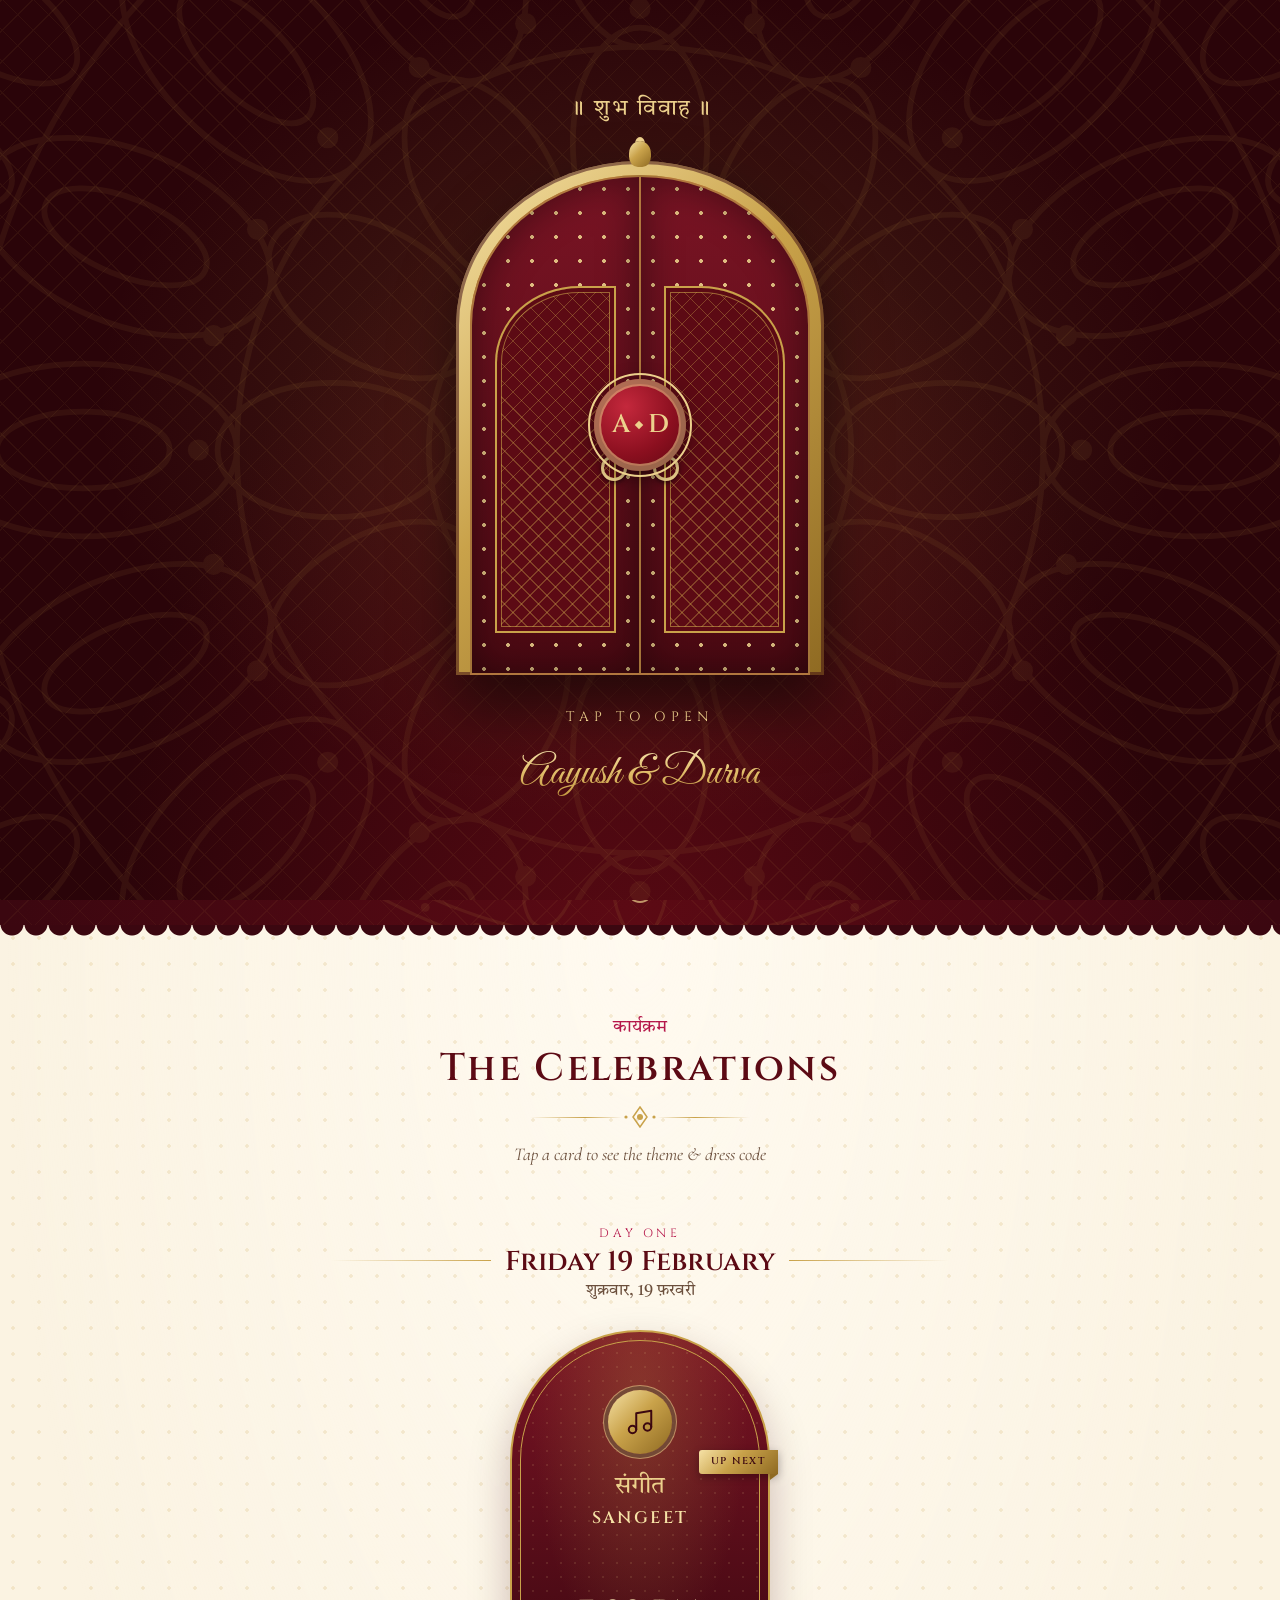
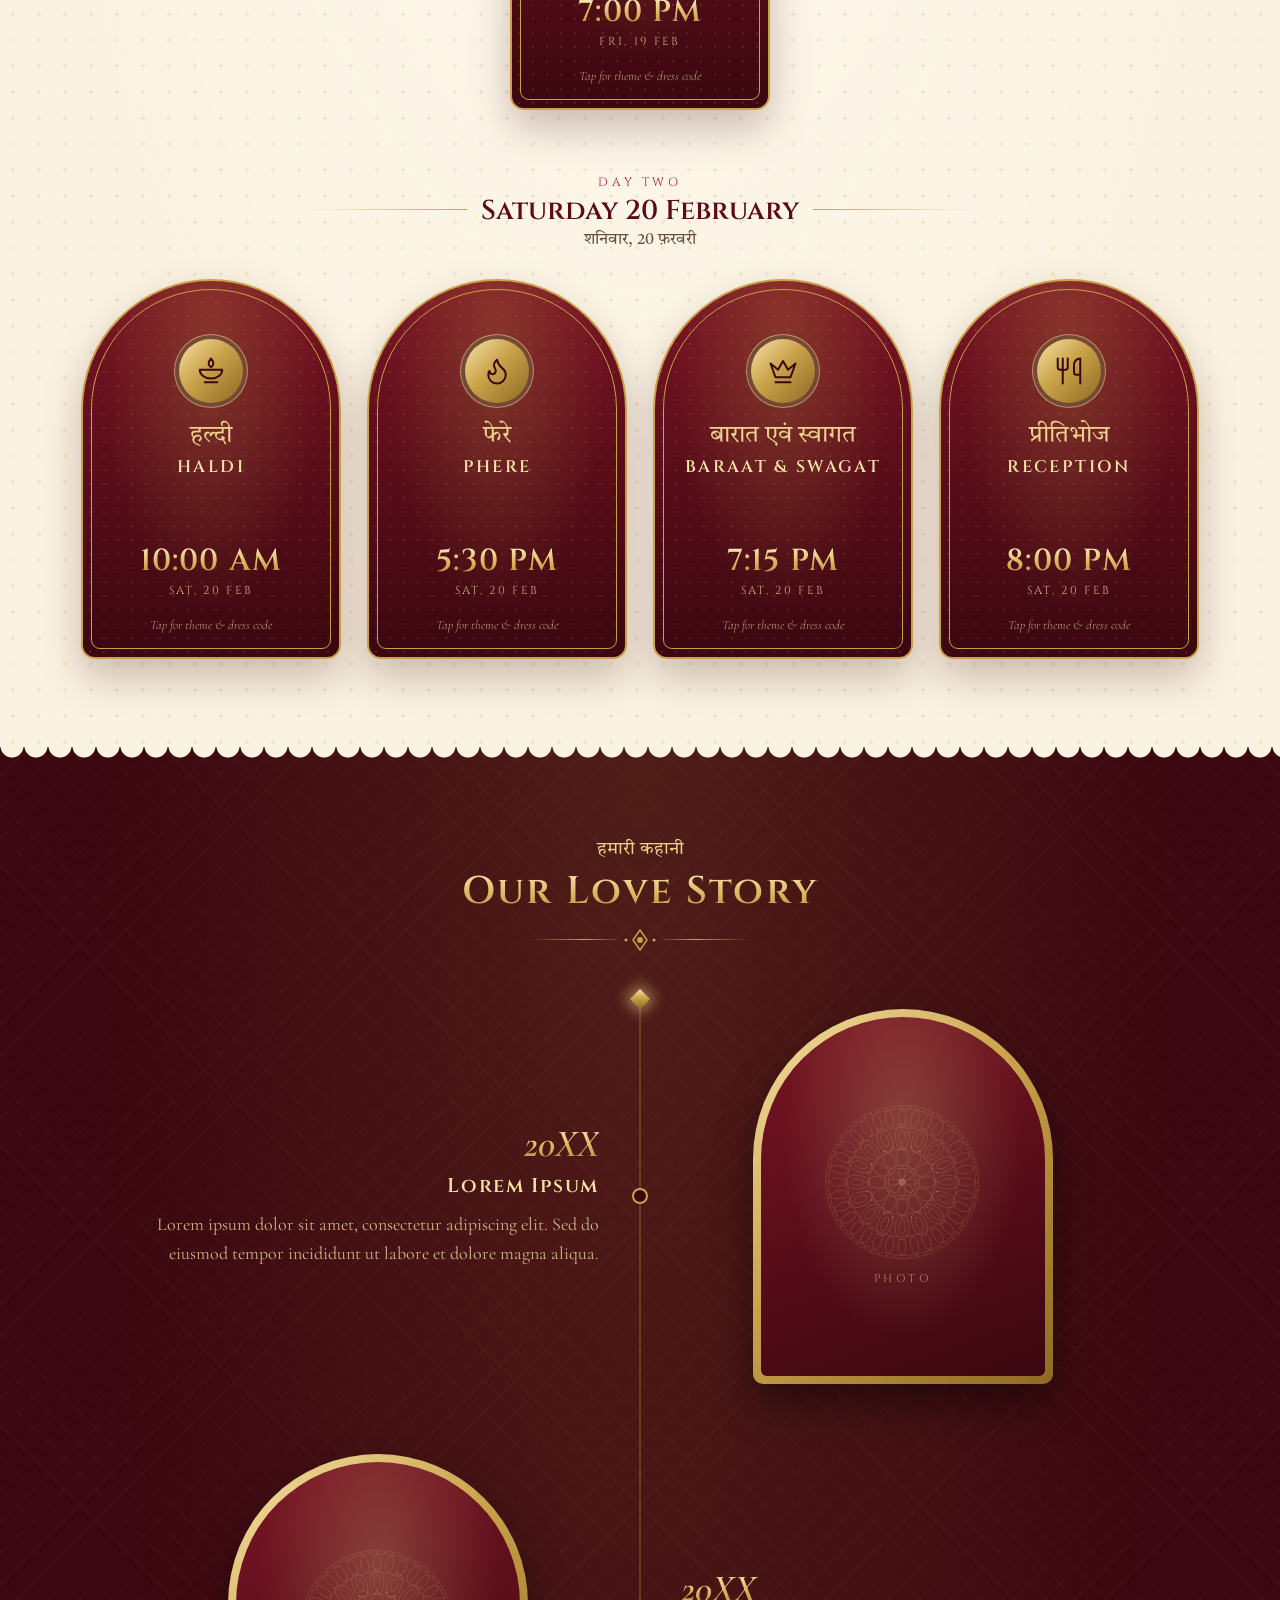
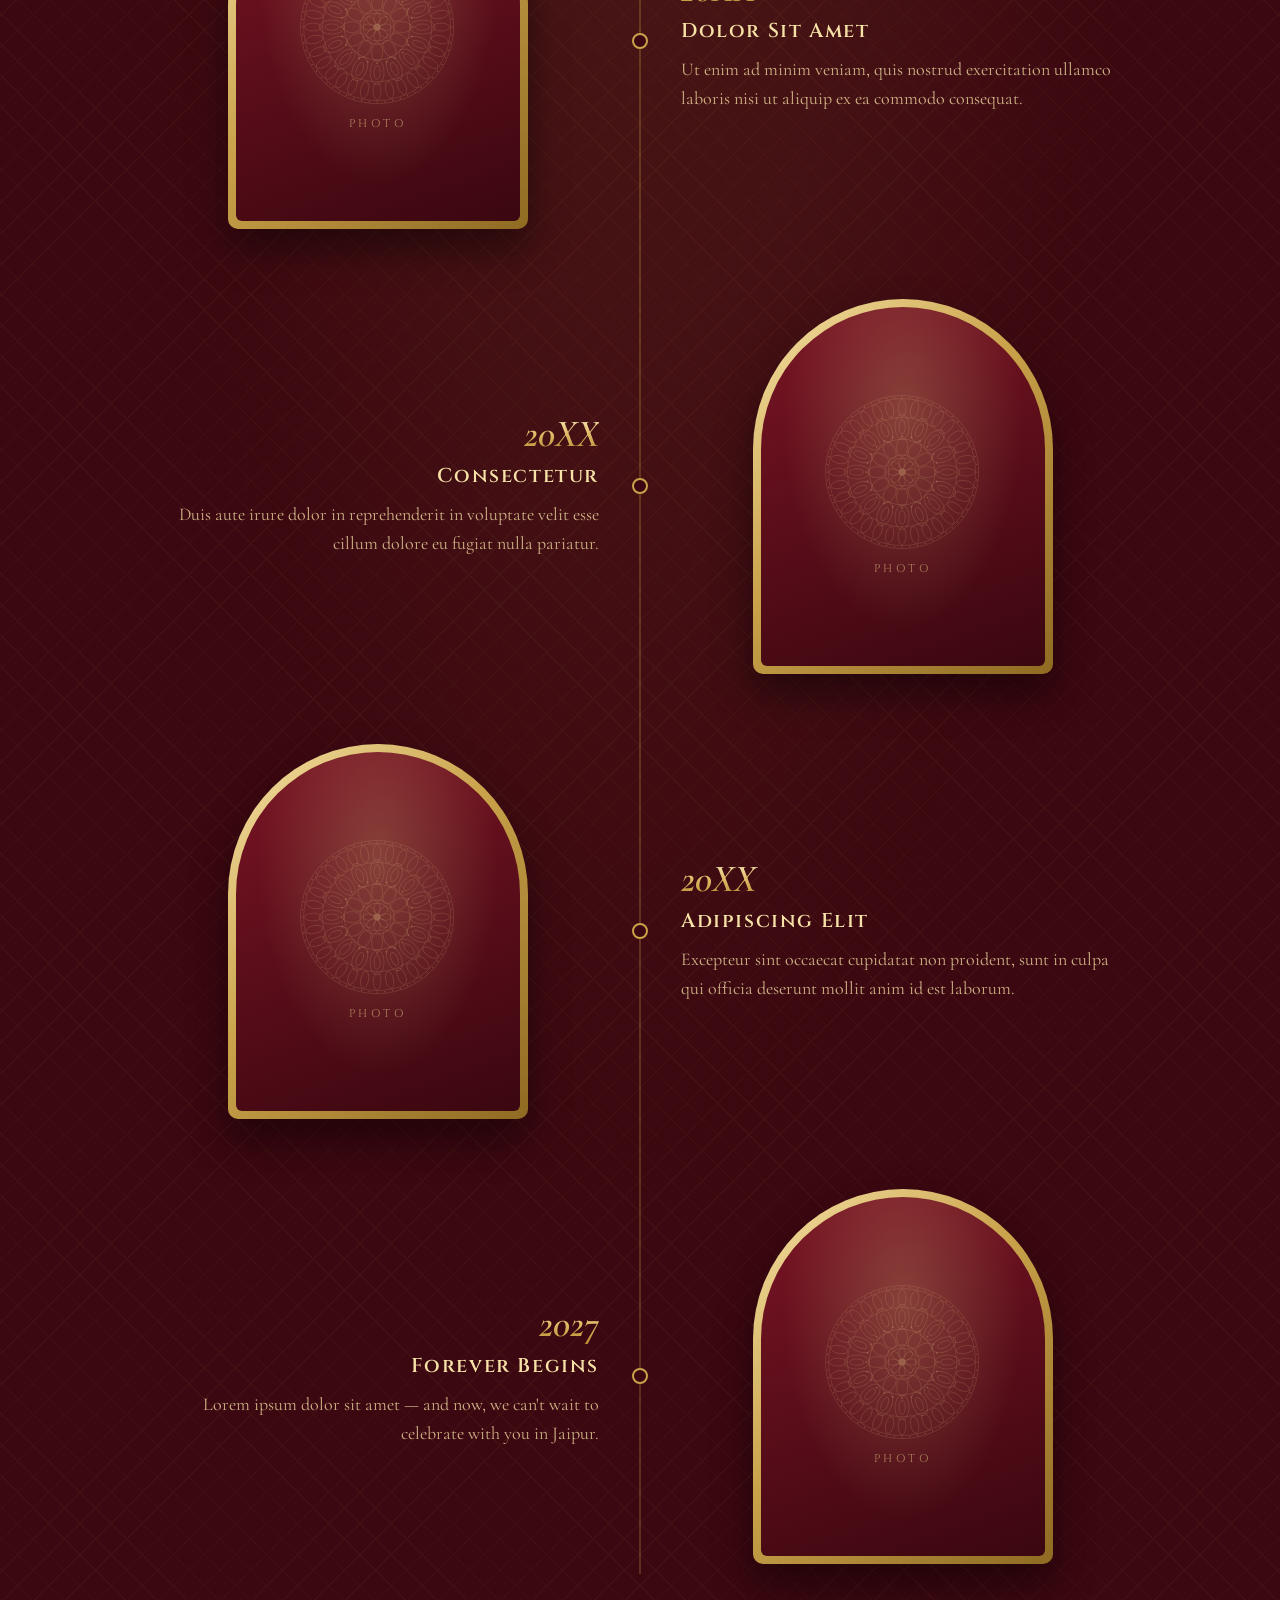
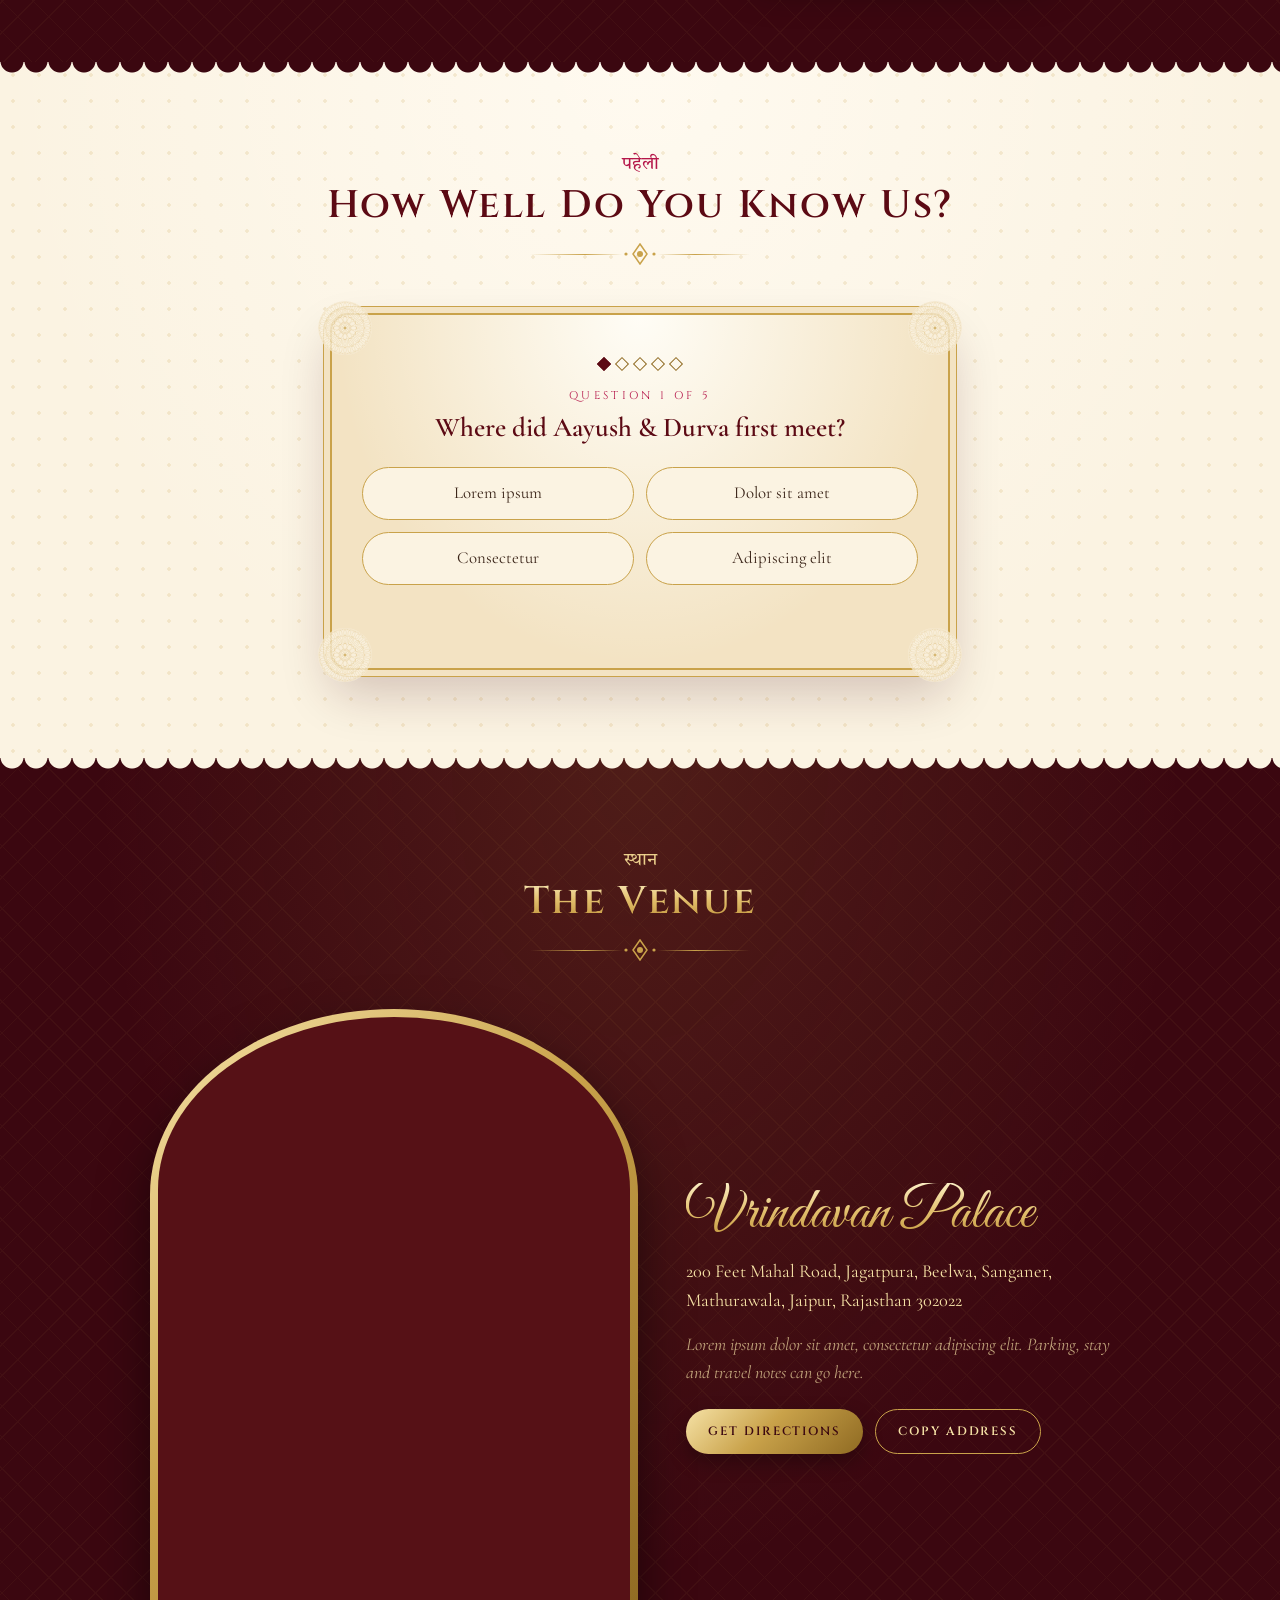
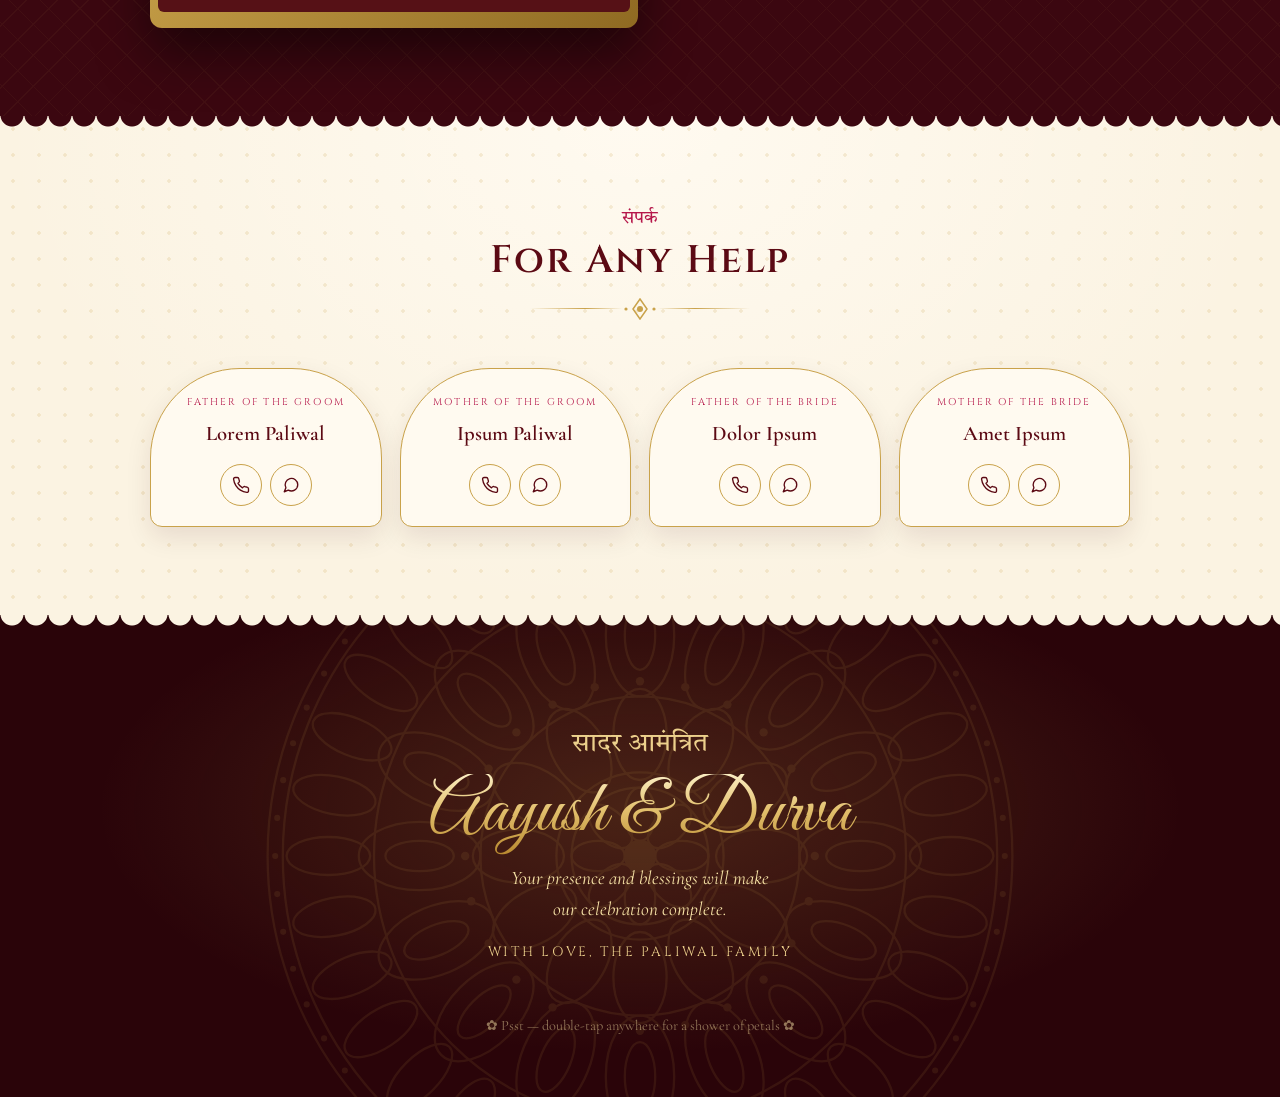
==== index.html @ 6faaeb2e "Add royal Rajasthani wedding invite: design and layout with placeholder content Palace-door opening " ====
<!doctype html>
<html lang="en">
<head>
  <meta charset="utf-8" />
  <meta name="viewport" content="width=device-width, initial-scale=1, viewport-fit=cover" />
  <title>Aayush & Durva · शुभ विवाह</title>
  <meta name="description" content="Aayush & Durva are getting married — 19 & 20 February 2027, Vrindavan Palace, Jaipur." />
  <meta name="theme-color" content="#3b0710" />

  <!-- Link preview on WhatsApp / social -->
  <meta property="og:title" content="Aayush & Durva · शुभ विवाह" />
  <meta property="og:description" content="19 & 20 February 2027 · Vrindavan Palace, Jaipur. Tap to open your invitation." />
  <meta property="og:type" content="website" />

  <link rel="preconnect" href="https://fonts.googleapis.com" />
  <link rel="preconnect" href="https://fonts.gstatic.com" crossorigin />
  <link href="https://fonts.googleapis.com/css2?family=Cinzel:wght@400;600;700&family=Cormorant+Garamond:ital,wght@0,400;0,500;0,600;1,400&family=Great+Vibes&family=Tiro+Devanagari+Hindi&display=swap" rel="stylesheet" />
  <link rel="stylesheet" href="css/style.css" />
</head>
<body class="locked">

  <!-- ░░ Opening gate: palace doors ░░ -->
  <div class="gate" id="gate" role="button" tabindex="0" aria-label="Tap to open the invitation">
    <div class="gate-mandala" data-mandala></div>
    <p class="gate-top" lang="hi">॥ शुभ विवाह ॥</p>
    <div class="doorway">
      <div class="door-light"></div>
      <div class="door door-left"><div class="door-panel"></div><span class="knocker"></span></div>
      <div class="door door-right"><div class="door-panel"></div><span class="knocker"></span></div>
      <div class="seal" aria-hidden="true"><span data-mono="0">A</span><i></i><span data-mono="1">D</span></div>
    </div>
    <p class="gate-hint">Tap to open</p>
    <p class="gate-names" data-names>Aayush & Durva</p>
  </div>

  <canvas class="petals" id="petals" aria-hidden="true"></canvas>

  <!-- ░░ Sticky nav ░░ -->
  <nav class="nav" id="nav" aria-label="Sections">
    <a class="nav-mono" href="#home" data-monogram>A ✦ D</a>
    <div class="nav-links">
      <a href="#events">Events</a>
      <a href="#story">Our Story</a>
      <a href="#quiz">Quiz</a>
      <a href="#venue">Venue</a>
      <a href="#contact">Contact</a>
    </div>
  </nav>

  <main>
    <!-- ░░ Hero ░░ -->
    <section class="hero" id="home">
      <div class="toran" id="toran" aria-hidden="true"></div>
      <div class="hero-mandala" data-mandala aria-hidden="true"></div>

      <div class="hero-arch reveal">
        <svg class="arch-svg" viewBox="0 0 400 600" preserveAspectRatio="none" aria-hidden="true">
          <defs>
            <linearGradient id="archFill" x1="0" y1="0" x2="0" y2="1">
              <stop offset="0" stop-color="#7a1424" />
              <stop offset="1" stop-color="#4a0912" />
            </linearGradient>
            <linearGradient id="goldStroke" x1="0" y1="0" x2="1" y2="1">
              <stop offset="0" stop-color="#f6e2a6" />
              <stop offset=".5" stop-color="#c9a24a" />
              <stop offset="1" stop-color="#8f6a22" />
            </linearGradient>
          </defs>
          <path d="M10,600 V250 C10,140 110,90 160,55 C185,38 195,20 200,6 C205,20 215,38 240,55 C290,90 390,140 390,250 V600 Z" fill="url(#archFill)" stroke="url(#goldStroke)" stroke-width="3" />
          <path d="M24,600 V254 C24,152 118,104 166,70 C188,54 197,38 200,26 C203,38 212,54 234,70 C282,104 376,152 376,254 V600" fill="none" stroke="url(#goldStroke)" stroke-width="1.2" opacity=".8" />
        </svg>
        <div class="hero-inner">
          <p class="invocation" lang="hi" data-bind="hero.invocation"></p>
          <p class="hero-line" data-bind="hero.line"></p>
          <h1 class="names">
            <span data-bind="couple.groom"></span>
            <span class="amp">&amp;</span>
            <span data-bind="couple.bride"></span>
          </h1>
          <p class="hindi-title" lang="hi" data-bind="hero.hindiTitle"></p>
          <div class="hero-rule" aria-hidden="true"></div>
          <p class="hero-date" data-bind="hero.dates"></p>
          <p class="hero-place" data-bind="hero.place"></p>
        </div>
      </div>

      <div class="countdown reveal" id="countdown" aria-live="off"></div>
      <a class="scroll-cue" href="#events" aria-label="Scroll to events"><span></span></a>
    </section>

    <!-- ░░ Events ░░ -->
    <section class="section ivory" id="events">
      <header class="sec-head reveal">
        <p class="sec-hi" lang="hi">कार्यक्रम</p>
        <h2>The Celebrations</h2>
        <div class="ornament" aria-hidden="true"></div>
        <p class="sec-sub">Tap a card to see the theme &amp; dress code</p>
      </header>
      <div class="days" id="days"></div>
    </section>

    <!-- ░░ Love story ░░ -->
    <section class="section maroon" id="story">
      <header class="sec-head reveal">
        <p class="sec-hi" lang="hi">हमारी कहानी</p>
        <h2>Our Love Story</h2>
        <div class="ornament" aria-hidden="true"></div>
      </header>
      <div class="timeline" id="timeline">
        <div class="timeline-line"><span class="timeline-fill" id="timelineFill"></span></div>
      </div>
    </section>

    <!-- ░░ Quiz ░░ -->
    <section class="section ivory" id="quiz">
      <header class="sec-head reveal">
        <p class="sec-hi" lang="hi">पहेली</p>
        <h2>How Well Do You Know Us?</h2>
        <div class="ornament" aria-hidden="true"></div>
      </header>
      <div class="scroll-card reveal" id="quizCard"></div>
    </section>

    <!-- ░░ Venue ░░ -->
    <section class="section maroon" id="venue">
      <header class="sec-head reveal">
        <p class="sec-hi" lang="hi">स्थान</p>
        <h2>The Venue</h2>
        <div class="ornament" aria-hidden="true"></div>
      </header>
      <div class="venue reveal">
        <div class="map-arch">
          <iframe id="mapFrame" title="Venue map" loading="lazy" referrerpolicy="no-referrer-when-downgrade"></iframe>
        </div>
        <div class="venue-info">
          <h3 data-bind="venue.name"></h3>
          <p class="venue-address" data-bind="venue.address"></p>
          <p class="venue-note" data-bind="venue.note"></p>
          <div class="btn-row">
            <a class="btn btn-gold" id="directionsBtn" target="_blank" rel="noopener">Get Directions</a>
            <button class="btn btn-ghost" id="copyAddress" type="button">Copy Address</button>
          </div>
        </div>
      </div>
    </section>

    <!-- ░░ Contact ░░ -->
    <section class="section ivory" id="contact">
      <header class="sec-head reveal">
        <p class="sec-hi" lang="hi">संपर्क</p>
        <h2>For Any Help</h2>
        <div class="ornament" aria-hidden="true"></div>
      </header>
      <div class="contacts" id="contacts"></div>
    </section>

    <!-- ░░ Closing ░░ -->
    <footer class="closing" id="closing">
      <div class="closing-mandala" data-mandala aria-hidden="true"></div>
      <p class="closing-hi reveal" lang="hi" data-bind="closing.hindi"></p>
      <p class="closing-names reveal"><span data-bind="couple.groom"></span> <span class="amp">&amp;</span> <span data-bind="couple.bride"></span></p>
      <p class="closing-line reveal" data-bind="closing.line"></p>
      <p class="closing-from reveal" data-bind="closing.from"></p>
      <p class="closing-tip">✿ Psst — double-tap anywhere for a shower of petals ✿</p>
    </footer>
  </main>

  <button class="music-btn" id="musicBtn" type="button" aria-label="Pause music" hidden>
    <span class="eq"><i></i><i></i><i></i><i></i></span>
  </button>
  <div class="toast" id="toast" role="status"></div>
  <audio id="bgm" loop preload="auto"></audio>

  <script src="js/content.js"></script>
  <script src="js/main.js"></script>
</body>
</html>
---- css/style.css ----
/* ═══════════════════════════════════════════════════════════
   Aayush & Durva — Royal Rajasthani wedding invite
   ═══════════════════════════════════════════════════════════ */

:root {
  --maroon: #5c0a14;
  --maroon-2: #7a1424;
  --maroon-deep: #3b0710;
  --maroon-ink: #2a0409;
  --gold: #c9a24a;
  --gold-light: #ecd08c;
  --gold-pale: #f6e2a6;
  --gold-dark: #8f6a22;
  --ivory: #fbf3e2;
  --sand: #f3e3c3;
  --rani: #b5174a;
  --marigold: #f39c12;
  --ink: #3a2418;
  --ink-soft: #6b4f3c;

  --gold-grad: linear-gradient(135deg, #f6e2a6 0%, #c9a24a 45%, #8f6a22 100%);
  --gold-text: linear-gradient(180deg, #fbeec3 0%, #e2bf6c 45%, #b8892f 100%);

  --serif: "Cormorant Garamond", Georgia, serif;
  --display: "Cinzel", "Cormorant Garamond", serif;
  --script: "Great Vibes", cursive;
  --hindi: "Tiro Devanagari Hindi", serif;

  --nav-h: 56px;
}

*,
*::before,
*::after { box-sizing: border-box; }

html {
  scroll-behavior: smooth;
  scroll-padding-top: var(--nav-h);
  -webkit-text-size-adjust: 100%;
}

body {
  margin: 0;
  background: var(--maroon-deep);
  color: var(--ink);
  font-family: var(--serif);
  font-size: 18px;
  line-height: 1.6;
  overflow-x: hidden;
  touch-action: manipulation; /* stops double-tap zoom so double-tap can mean petals */
  -webkit-tap-highlight-color: transparent;
}
body.locked { overflow: hidden; height: 100svh; }

[lang="hi"] { font-family: var(--hindi); }

img { max-width: 100%; display: block; }
a { color: inherit; }
button { font: inherit; }

/* Generated mandala SVG */
.mandala-svg { width: 100%; height: 100%; display: block; }

/* ─────────────── Gate (palace doors) ─────────────── */
.gate {
  position: fixed;
  inset: 0;
  z-index: 100;
  display: flex;
  flex-direction: column;
  align-items: center;
  justify-content: center;
  gap: 18px;
  padding: 24px 16px;
  cursor: pointer;
  overflow: hidden;
  background:
    radial-gradient(ellipse at 50% 45%, rgba(201, 162, 74, .18), transparent 60%),
    radial-gradient(ellipse at 50% 120%, #5c0a14, transparent 60%),
    var(--maroon-ink);
  transition: opacity 1s ease .2s, visibility 0s linear 1.2s;
}
.gate::before { /* jaali lattice */
  content: "";
  position: absolute;
  inset: 0;
  opacity: .07;
  background:
    repeating-linear-gradient(45deg, var(--gold) 0 1px, transparent 1px 22px),
    repeating-linear-gradient(-45deg, var(--gold) 0 1px, transparent 1px 22px);
  pointer-events: none;
}
.gate:focus-visible { outline: none; }
.gate:focus-visible .seal { box-shadow: 0 0 0 4px var(--gold-light), 0 6px 20px rgba(0,0,0,.5); }

.gate-mandala {
  position: absolute;
  width: 150vmax;
  height: 150vmax;
  left: 50%;
  top: 50%;
  translate: -50% -50%;
  color: var(--gold);
  opacity: .08;
  animation: spin 160s linear infinite;
  pointer-events: none;
}

.gate-top {
  position: relative;
  margin: 0 0 30px;
  color: var(--gold-light);
  font-size: clamp(1.05rem, 4vw, 1.35rem);
  letter-spacing: .08em;
}

.doorway {
  position: relative;
  width: min(74vw, 340px);
  height: min(62svh, 500px);
  display: flex;
  perspective: 1400px;
}
.doorway::before { /* gilded frame */
  content: "";
  position: absolute;
  inset: -14px -14px 0;
  border-radius: 50% 50% 0 0 / 32% 32% 0 0;
  background: var(--gold-grad);
  box-shadow: 0 30px 60px rgba(0, 0, 0, .55), inset 0 0 0 3px rgba(59, 7, 16, .5);
}
.doorway::after { /* kalash finial */
  content: "";
  position: absolute;
  left: 50%;
  top: -34px;
  width: 22px;
  height: 26px;
  translate: -50% 0;
  border-radius: 50% 50% 40% 40%;
  background: var(--gold-grad);
  box-shadow: 0 -10px 0 -6px var(--gold-light);
}
.door-light {
  position: absolute;
  inset: 0;
  border-radius: 50% 50% 0 0 / 30% 30% 0 0;
  background: radial-gradient(ellipse at 50% 60%, #fff7df 0%, #f6d98e 35%, #c98a2c 75%, #7a3b10 100%);
}
.door {
  position: relative;
  flex: 1;
  height: 100%;
  background:
    radial-gradient(circle, rgba(236, 208, 140, .9) 1.6px, transparent 2.2px) 0 0 / 24px 24px,
    linear-gradient(180deg, #7a1424, #4a0912);
  border: 2px solid rgba(201, 162, 74, .7);
  transition: transform 1.6s cubic-bezier(.6, .05, .2, 1);
  box-shadow: inset 0 0 40px rgba(0, 0, 0, .45);
}
.door-left {
  transform-origin: left center;
  border-top-left-radius: 100% 30%;
  border-right-width: 1px;
}
.door-right {
  transform-origin: right center;
  border-top-right-radius: 100% 30%;
  border-left-width: 1px;
}
.door-panel {
  position: absolute;
  inset: 22% 14% 8%;
  border: 2px solid var(--gold);
  background:
    repeating-linear-gradient(45deg, rgba(201,162,74,.35) 0 1px, transparent 1px 12px),
    repeating-linear-gradient(-45deg, rgba(201,162,74,.35) 0 1px, transparent 1px 12px),
    #5c0a14;
  box-shadow: inset 0 0 0 4px #5c0a14, inset 0 0 0 5px rgba(201,162,74,.6);
}
.door-left .door-panel { border-radius: 70% 0 0 0 / 22% 0 0 0; }
.door-right .door-panel { border-radius: 0 70% 0 0 / 0 22% 0 0; }
.knocker {
  position: absolute;
  top: 56%;
  width: 26px;
  height: 26px;
  border: 3px solid var(--gold-light);
  border-radius: 50%;
  box-shadow: 0 2px 4px rgba(0, 0, 0, .5);
}
.knocker::before {
  content: "";
  position: absolute;
  left: 50%;
  top: -9px;
  width: 8px;
  height: 8px;
  translate: -50% 0;
  border-radius: 50%;
  background: var(--gold-light);
}
.door-left .knocker { right: 12px; }
.door-right .knocker { left: 12px; }

.seal {
  position: absolute;
  left: 50%;
  top: 50%;
  width: 92px;
  height: 92px;
  translate: -50% -50%;
  display: flex;
  align-items: center;
  justify-content: center;
  gap: 6px;
  border-radius: 50%;
  background: radial-gradient(circle at 35% 30%, #c4283c, #8b0f1f 55%, #5a0710);
  box-shadow: 0 6px 20px rgba(0, 0, 0, .5), inset 0 0 0 5px rgba(0,0,0,.15), inset 0 0 0 7px rgba(236,208,140,.55);
  color: var(--gold-light);
  font-family: var(--display);
  font-size: 1.6rem;
  font-weight: 600;
  z-index: 2;
  transition: transform .6s ease, opacity .5s ease;
}
.seal::before { /* pulse ring */
  content: "";
  position: absolute;
  inset: -6px;
  border-radius: 50%;
  border: 2px solid var(--gold-light);
  animation: pulse 2.2s ease-out infinite;
}
.seal i {
  width: 6px;
  height: 6px;
  rotate: 45deg;
  background: var(--gold-light);
}

.gate-hint {
  position: relative;
  margin: 14px 0 0;
  font-family: var(--display);
  font-size: .85rem;
  letter-spacing: .4em;
  text-transform: uppercase;
  color: var(--gold-light);
  animation: breathe 2.2s ease-in-out infinite;
}
.gate-names {
  position: relative;
  margin: -6px 0 0;
  font-family: var(--script);
  font-size: clamp(2rem, 8vw, 2.6rem);
  background: var(--gold-text);
  -webkit-background-clip: text;
  background-clip: text;
  color: transparent;
}

.gate.opening .door-left { transform: rotateY(-108deg); }
.gate.opening .door-right { transform: rotateY(108deg); }
.gate.opening .seal { transform: scale(1.6); opacity: 0; }
.gate.opening .gate-hint,
.gate.opening .gate-names,
.gate.opening .gate-top { opacity: 0; transition: opacity .5s; }
.gate.open { opacity: 0; visibility: hidden; pointer-events: none; }

/* ─────────────── Petals canvas ─────────────── */
.petals {
  position: fixed;
  inset: 0;
  width: 100%;
  height: 100%;
  z-index: 120;
  pointer-events: none;
}

/* ─────────────── Nav ─────────────── */
.nav {
  position: fixed;
  top: 0;
  left: 0;
  right: 0;
  z-index: 50;
  height: var(--nav-h);
  display: flex;
  align-items: center;
  gap: 16px;
  padding: 0 16px;
  background: rgba(42, 4, 9, .95);
  backdrop-filter: blur(10px);
  -webkit-backdrop-filter: blur(10px);
  border-bottom: 1px solid rgba(201, 162, 74, .35);
  transform: translateY(-100%);
  transition: transform .4s ease;
}
.nav.show { transform: none; }
.nav-mono {
  flex: none;
  font-family: var(--display);
  font-weight: 600;
  letter-spacing: .12em;
  color: var(--gold-light);
  text-decoration: none;
}
.nav-links {
  display: flex;
  gap: 4px;
  margin-left: auto;
  overflow-x: auto;
  scrollbar-width: none;
}
.nav-links::-webkit-scrollbar { display: none; }
.nav-links a {
  flex: none;
  padding: 6px 10px;
  border-radius: 999px;
  font-family: var(--display);
  font-size: .72rem;
  letter-spacing: .12em;
  text-transform: uppercase;
  text-decoration: none;
  color: rgba(246, 226, 166, .75);
  transition: color .3s, background .3s;
}
.nav-links a:hover,
.nav-links a.active { color: var(--maroon-deep); background: var(--gold-light); }

/* ─────────────── Hero ─────────────── */
.hero {
  position: relative;
  min-height: 100svh;
  display: flex;
  flex-direction: column;
  align-items: center;
  justify-content: center;
  gap: 28px;
  padding: 120px 16px 90px;
  overflow: hidden;
  background:
    radial-gradient(ellipse at 50% 35%, rgba(201, 162, 74, .16), transparent 55%),
    radial-gradient(ellipse at 50% 100%, var(--maroon), transparent 70%),
    var(--maroon-deep);
  color: var(--gold-light);
}
.hero::before {
  content: "";
  position: absolute;
  inset: 0;
  opacity: .06;
  background:
    repeating-linear-gradient(45deg, var(--gold) 0 1px, transparent 1px 22px),
    repeating-linear-gradient(-45deg, var(--gold) 0 1px, transparent 1px 22px);
  pointer-events: none;
}
.hero-mandala {
  position: absolute;
  left: 50%;
  top: 46%;
  width: min(150vw, 1100px);
  aspect-ratio: 1;
  translate: -50% -50%;
  color: var(--gold);
  opacity: .1;
  animation: spin 200s linear infinite;
  pointer-events: none;
}

/* Toran: hanging marigold strings */
.toran {
  position: absolute;
  top: 0;
  left: 0;
  right: 0;
  height: 130px;
  display: flex;
  justify-content: space-between;
  padding: 0 4px;
  pointer-events: none;
  z-index: 1;
}
.toran::before { /* the rope */
  content: "";
  position: absolute;
  top: 0;
  left: 0;
  right: 0;
  height: 10px;
  background:
    radial-gradient(circle at 6px 5px, #f7b733 4px, transparent 4.5px) 0 0 / 12px 10px,
    #e07b0b;
  box-shadow: 0 2px 6px rgba(0, 0, 0, .4);
}
.strand {
  position: relative;
  display: flex;
  flex-direction: column;
  align-items: center;
  transform-origin: top center;
  animation: sway 4s ease-in-out infinite alternate;
}
.strand .bead {
  width: 13px;
  height: 13px;
  margin-top: -2px;
  border-radius: 50%;
  background: radial-gradient(circle at 35% 30%, #ffd36b, #f39c12 60%, #c0640a);
  box-shadow: 0 1px 2px rgba(0, 0, 0, .35);
}
.strand .bead.alt { background: radial-gradient(circle at 35% 30%, #fff1a8, #f7c933 60%, #c99200); }
.strand .bead.rose { background: radial-gradient(circle at 35% 30%, #ff7a9a, #c2185b 60%, #7d0f3b); }
.strand .leaf {
  width: 10px;
  height: 16px;
  margin-top: 1px;
  border-radius: 0 50% 50% 50%;
  rotate: 45deg;
  background: linear-gradient(135deg, #6f9a35, #3f6a1f);
}
.strand .bell {
  width: 12px;
  height: 14px;
  margin-top: 2px;
  border-radius: 50% 50% 20% 20%;
  background: var(--gold-grad);
}

.hero-arch {
  position: relative;
  z-index: 2;
  width: min(88vw, 420px, max(300px, calc((100svh - 290px) / 1.5)));
  aspect-ratio: 400 / 600;
  filter: drop-shadow(0 30px 50px rgba(0, 0, 0, .5));
}
.arch-svg { position: absolute; inset: 0; width: 100%; height: 100%; }
.hero-inner {
  position: absolute;
  inset: 21% 9% 5%;
  display: flex;
  flex-direction: column;
  align-items: center;
  justify-content: center;
  text-align: center;
}
.invocation {
  margin: 0 0 6px;
  font-size: clamp(.9rem, 3.6vw, 1.05rem);
  color: var(--gold-light);
}
.hero-line {
  margin: 0 0 4px;
  max-width: 26ch;
  text-wrap: balance;
  font-style: italic;
  font-size: clamp(.85rem, 3.4vw, 1rem);
  line-height: 1.4;
  color: rgba(246, 226, 166, .8);
}
.names {
  margin: 4px 0;
  display: flex;
  flex-direction: column;
  align-items: center;
  font-family: var(--script);
  font-weight: 400;
  font-size: clamp(3rem, 14vw, 4.6rem);
  line-height: .95;
  background: var(--gold-text);
  -webkit-background-clip: text;
  background-clip: text;
  color: transparent;
  filter: drop-shadow(0 2px 0 rgba(0,0,0,.25));
}
.names .amp { font-size: .55em; line-height: 1.1; }
.hindi-title {
  margin: 6px 0 0;
  font-size: clamp(1.3rem, 5.5vw, 1.7rem);
  color: var(--gold-light);
}
.hero-rule {
  width: 70%;
  height: 12px;
  margin: 8px 0;
  background:
    radial-gradient(circle, var(--gold) 3px, transparent 3.5px) center / 12px 12px no-repeat,
    linear-gradient(90deg, transparent, var(--gold) 20%, var(--gold) 80%, transparent) center / 100% 1px no-repeat;
}
.hero-date {
  margin: 0;
  font-family: var(--display);
  font-size: clamp(.95rem, 3.8vw, 1.15rem);
  letter-spacing: .14em;
  color: var(--gold-pale);
}
.hero-place {
  margin: 2px 0 0;
  font-size: clamp(.95rem, 3.6vw, 1.1rem);
  font-style: italic;
  color: rgba(246, 226, 166, .85);
}

.countdown {
  position: relative;
  z-index: 2;
  display: flex;
  gap: 10px;
}
.cd-box {
  width: 70px;
  padding: 10px 0 8px;
  text-align: center;
  border: 1px solid rgba(201, 162, 74, .6);
  border-radius: 40px 40px 8px 8px;
  background: rgba(42, 4, 9, .55);
}
.cd-num {
  display: block;
  font-family: var(--display);
  font-size: 1.6rem;
  font-weight: 600;
  line-height: 1.1;
  color: var(--gold-pale);
  font-variant-numeric: tabular-nums;
}
.cd-label {
  font-family: var(--display);
  font-size: .6rem;
  letter-spacing: .2em;
  text-transform: uppercase;
  color: rgba(246, 226, 166, .7);
}
.countdown .cd-done {
  font-family: var(--script);
  font-size: 2rem;
  color: var(--gold-light);
}

.scroll-cue {
  position: absolute;
  bottom: 22px;
  left: 50%;
  translate: -50% 0;
  z-index: 2;
  width: 26px;
  height: 42px;
  border: 2px solid rgba(236, 208, 140, .7);
  border-radius: 14px;
}
.scroll-cue span {
  position: absolute;
  left: 50%;
  top: 7px;
  width: 4px;
  height: 8px;
  translate: -50% 0;
  border-radius: 2px;
  background: var(--gold-light);
  animation: cue 1.8s ease-in-out infinite;
}

/* ─────────────── Sections ─────────────── */
.section {
  position: relative;
  padding: 88px 16px;
  overflow: hidden;
}
.section.ivory {
  background:
    radial-gradient(circle, rgba(201, 162, 74, .18) 1.5px, transparent 2px) 0 0 / 26px 26px,
    radial-gradient(ellipse at 50% 0%, #fffaf0, transparent 70%),
    var(--ivory);
  color: var(--ink);
}
.section.maroon {
  background:
    radial-gradient(ellipse at 50% 0%, rgba(201, 162, 74, .14), transparent 60%),
    var(--maroon-deep);
  color: var(--gold-pale);
}
.section.maroon::before {
  content: "";
  position: absolute;
  inset: 0;
  opacity: .05;
  background:
    repeating-linear-gradient(45deg, var(--gold) 0 1px, transparent 1px 22px),
    repeating-linear-gradient(-45deg, var(--gold) 0 1px, transparent 1px 22px);
  pointer-events: none;
}
/* scalloped edge between sections */
.section::after {
  content: "";
  position: absolute;
  left: 0;
  right: 0;
  top: -1px;
  height: 14px;
  background: radial-gradient(circle at 12px 0, var(--edge, transparent) 11px, transparent 12px) 0 0 / 24px 14px repeat-x;
}
.section.ivory { --edge: var(--maroon-deep); }
.section.maroon { --edge: var(--ivory); }

.sec-head {
  position: relative;
  max-width: 640px;
  margin: 0 auto 48px;
  text-align: center;
}
.sec-hi {
  margin: 0;
  font-size: 1.15rem;
  color: var(--rani);
}
.maroon .sec-hi { color: var(--gold-light); }
.sec-head h2 {
  margin: 4px 0 0;
  font-family: var(--display);
  font-weight: 600;
  font-size: clamp(1.6rem, 6vw, 2.4rem);
  letter-spacing: .06em;
  line-height: 1.2;
  color: var(--maroon);
}
.maroon .sec-head h2 {
  background: var(--gold-text);
  -webkit-background-clip: text;
  background-clip: text;
  color: transparent;
}
.ornament {
  width: 220px;
  max-width: 70%;
  height: 22px;
  margin: 14px auto 0;
  background:
    url("data:image/svg+xml,%3Csvg xmlns='http://www.w3.org/2000/svg' viewBox='0 0 40 22'%3E%3Cpath d='M20 1 L27 11 L20 21 L13 11 Z' fill='none' stroke='%23c9a24a' stroke-width='1.5'/%3E%3Ccircle cx='20' cy='11' r='3' fill='%23c9a24a'/%3E%3Ccircle cx='6' cy='11' r='1.6' fill='%23c9a24a'/%3E%3Ccircle cx='34' cy='11' r='1.6' fill='%23c9a24a'/%3E%3C/svg%3E") center / 40px 22px no-repeat,
    linear-gradient(90deg, transparent, var(--gold) 25%, transparent 42%, transparent 58%, var(--gold) 75%, transparent) center / 100% 1px no-repeat;
}
.sec-sub {
  margin: 12px 0 0;
  font-style: italic;
  color: var(--ink-soft);
}

/* ─────────────── Events ─────────────── */
.days {
  max-width: 1180px;
  margin: 0 auto;
  display: flex;
  flex-direction: column;
  gap: 56px;
}
.day-head {
  display: flex;
  align-items: center;
  justify-content: center;
  gap: 14px;
  margin-bottom: 26px;
  text-align: center;
}
.day-head::before,
.day-head::after {
  content: "";
  flex: 1;
  max-width: 160px;
  height: 1px;
  background: linear-gradient(90deg, transparent, var(--gold));
}
.day-head::after { background: linear-gradient(270deg, transparent, var(--gold)); }
.day-label {
  font-family: var(--display);
  font-size: .75rem;
  letter-spacing: .3em;
  text-transform: uppercase;
  color: var(--rani);
}
.day-date {
  display: block;
  font-family: var(--display);
  font-size: clamp(1.3rem, 5vw, 1.7rem);
  font-weight: 600;
  color: var(--maroon);
  line-height: 1.2;
}
.day-hi { display: block; font-size: 1rem; color: var(--ink-soft); }

.cards {
  display: flex;
  flex-wrap: wrap;
  justify-content: center;
  gap: 26px;
}
.card {
  position: relative;
  width: 260px;
  height: 380px;
  perspective: 1200px;
  cursor: pointer;
  border: 0;
  padding: 0;
  background: none;
  text-align: center;
}
.card-inner {
  position: relative;
  width: 100%;
  height: 100%;
  transform-style: preserve-3d;
  transition: transform .9s cubic-bezier(.4, .2, .2, 1);
}
.card.flipped .card-inner { transform: rotateY(180deg); }
.face {
  position: absolute;
  inset: 0;
  display: flex;
  flex-direction: column;
  align-items: center;
  padding: 58px 22px 22px;
  border-radius: 130px 130px 14px 14px;
  backface-visibility: hidden;
  -webkit-backface-visibility: hidden;
  box-shadow: 0 18px 40px rgba(59, 7, 16, .25);
}
.face::before { /* inner gold frame */
  content: "";
  position: absolute;
  inset: 8px;
  border: 1px solid var(--gold);
  border-radius: 122px 122px 9px 9px;
  pointer-events: none;
}
.face-front {
  background:
    radial-gradient(ellipse at 50% 20%, rgba(201, 162, 74, .25), transparent 60%),
    radial-gradient(circle, rgba(236, 208, 140, .12) 1px, transparent 1.5px) 0 0 / 14px 14px,
    linear-gradient(180deg, var(--maroon-2), var(--maroon-deep));
  color: var(--gold-pale);
  border: 2px solid var(--gold);
}
.face-back {
  transform: rotateY(180deg);
  background:
    radial-gradient(ellipse at 50% 0%, #fffaf0, transparent 70%),
    var(--sand);
  color: var(--ink);
  border: 2px solid var(--gold);
  padding-top: 52px;
}
.ev-icon {
  width: 64px;
  height: 64px;
  display: grid;
  place-items: center;
  border-radius: 50%;
  background: var(--gold-grad);
  color: var(--maroon-deep);
  box-shadow: 0 0 0 4px rgba(42, 4, 9, .5), 0 0 0 5px rgba(236, 208, 140, .6);
}
.ev-icon svg { width: 30px; height: 30px; }
.ev-hi {
  margin: 18px 0 0;
  font-family: var(--hindi);
  font-size: 1.5rem;
  line-height: 1.3;
  color: var(--gold-light);
}
.ev-name {
  margin: 2px 0 0;
  font-family: var(--display);
  font-size: 1.05rem;
  font-weight: 600;
  letter-spacing: .14em;
  text-transform: uppercase;
  color: var(--gold-pale);
}
.ev-time {
  margin: auto 0 6px;
  font-family: var(--display);
  font-size: 1.9rem;
  font-weight: 600;
  letter-spacing: .04em;
  line-height: 1;
  background: var(--gold-text);
  -webkit-background-clip: text;
  background-clip: text;
  color: transparent;
}
.ev-date {
  margin: 0;
  font-family: var(--display);
  font-size: .72rem;
  letter-spacing: .2em;
  text-transform: uppercase;
  color: rgba(246, 226, 166, .75);
}
.ev-tap {
  margin: 14px 0 0;
  font-size: .8rem;
  font-style: italic;
  color: rgba(246, 226, 166, .6);
}
.ev-badge {
  position: absolute;
  top: 120px;
  right: -8px;
  padding: 4px 12px;
  font-family: var(--display);
  font-size: .62rem;
  font-weight: 600;
  letter-spacing: .18em;
  text-transform: uppercase;
  color: var(--maroon-deep);
  background: var(--gold-grad);
  border-radius: 3px 0 0 3px;
  box-shadow: 0 3px 8px rgba(0, 0, 0, .3);
  z-index: 3;
}
.card.flipped .ev-badge { opacity: 0; }
.ev-badge { transition: opacity .3s; }
.ev-badge::after {
  content: "";
  position: absolute;
  right: 0;
  bottom: -6px;
  border-left: 8px solid var(--gold-dark);
  border-bottom: 6px solid transparent;
}

.back-title {
  margin: 0;
  font-family: var(--display);
  font-size: .95rem;
  font-weight: 600;
  letter-spacing: .14em;
  text-transform: uppercase;
  color: var(--maroon);
}
.back-label {
  margin: 14px 0 2px;
  font-family: var(--display);
  font-size: .62rem;
  letter-spacing: .25em;
  text-transform: uppercase;
  color: var(--rani);
}
.back-theme {
  margin: 0;
  font-size: 1.35rem;
  font-weight: 600;
  line-height: 1.2;
  color: var(--maroon);
}
.back-text {
  margin: 0;
  font-size: .98rem;
  line-height: 1.4;
  color: var(--ink-soft);
}
.swatches { display: flex; gap: 8px; margin-top: 8px; }
.swatches span {
  width: 26px;
  height: 26px;
  border-radius: 50%;
  border: 2px solid #fff;
  box-shadow: 0 0 0 1px var(--gold), 0 2px 5px rgba(0,0,0,.2);
}
.cal-btn {
  margin-top: auto;
  padding: 8px 16px;
  border: 1px solid var(--maroon);
  border-radius: 999px;
  background: transparent;
  color: var(--maroon);
  font-family: var(--display);
  font-size: .68rem;
  font-weight: 600;
  letter-spacing: .14em;
  text-transform: uppercase;
  cursor: pointer;
  transition: background .3s, color .3s;
}
.cal-btn:hover { background: var(--maroon); color: var(--gold-pale); }

/* ─────────────── Love story timeline ─────────────── */
.timeline {
  position: relative;
  max-width: 980px;
  margin: 0 auto;
  padding: 10px 0;
}
.timeline-line {
  position: absolute;
  top: 0;
  bottom: 0;
  left: 50%;
  width: 2px;
  translate: -50% 0;
  background: rgba(201, 162, 74, .25);
}
.timeline-fill {
  position: absolute;
  top: 0;
  left: 0;
  width: 100%;
  height: 0;
  background: linear-gradient(180deg, var(--gold-pale), var(--gold));
}
.timeline-fill::after { /* travelling diamond */
  content: "";
  position: absolute;
  left: 50%;
  bottom: -7px;
  width: 14px;
  height: 14px;
  translate: -50% 0;
  rotate: 45deg;
  background: var(--gold-grad);
  box-shadow: 0 0 14px 4px rgba(236, 208, 140, .55);
}
.chapter {
  position: relative;
  display: grid;
  grid-template-columns: 1fr 1fr;
  gap: 70px;
  align-items: center;
  margin-bottom: 70px;
}
.chapter:last-child { margin-bottom: 0; }
.chapter::before { /* node on the line */
  content: "";
  position: absolute;
  left: 50%;
  top: 50%;
  width: 16px;
  height: 16px;
  translate: -50% -50%;
  border-radius: 50%;
  background: var(--maroon-deep);
  border: 2px solid var(--gold);
  z-index: 1;
}
.chapter:nth-child(odd of .chapter) .ch-photo { order: 2; }
.ch-photo {
  justify-self: center;
  width: min(100%, 300px);
  aspect-ratio: 4 / 5;
  padding: 8px;
  border-radius: 150px 150px 10px 10px;
  background: var(--gold-grad);
  box-shadow: 0 20px 40px rgba(0, 0, 0, .45);
  transition: transform .6s ease;
}
.ch-photo:hover { transform: rotate(-1.5deg) scale(1.02); }
.ch-photo-inner {
  position: relative;
  width: 100%;
  height: 100%;
  overflow: hidden;
  border-radius: 142px 142px 6px 6px;
  background:
    radial-gradient(ellipse at 50% 30%, rgba(236, 208, 140, .25), transparent 60%),
    linear-gradient(160deg, #7a1424, #3b0710);
}
.ch-photo-inner img { width: 100%; height: 100%; object-fit: cover; }
.ch-placeholder {
  position: absolute;
  inset: 0;
  display: flex;
  flex-direction: column;
  align-items: center;
  justify-content: center;
  gap: 10px;
  color: rgba(236, 208, 140, .6);
  font-family: var(--display);
  font-size: .7rem;
  letter-spacing: .3em;
  text-transform: uppercase;
}
.ch-placeholder .mini-mandala { width: 55%; aspect-ratio: 1; opacity: .5; }
.ch-text { padding: 0 6px; }
.chapter:nth-child(odd of .chapter) .ch-text { text-align: right; }
.ch-when {
  font-family: var(--serif);
  font-style: italic;
  font-weight: 600;
  font-size: 2.4rem;
  line-height: 1;
  background: var(--gold-text);
  -webkit-background-clip: text;
  background-clip: text;
  color: transparent;
}
.ch-title {
  margin: 6px 0 8px;
  font-family: var(--display);
  font-size: 1.25rem;
  font-weight: 600;
  letter-spacing: .08em;
  color: var(--gold-pale);
}
.ch-body {
  margin: 0;
  color: rgba(246, 226, 166, .78);
}

/* ─────────────── Quiz ─────────────── */
.scroll-card {
  position: relative;
  max-width: 620px;
  margin: 0 auto;
  padding: 44px 30px 36px;
  background:
    radial-gradient(ellipse at 50% 0%, #fffdf6, transparent 70%),
    var(--sand);
  border: 2px solid var(--gold);
  border-radius: 18px;
  box-shadow: 0 0 0 6px var(--sand), 0 0 0 7px var(--gold), 0 24px 50px rgba(59, 7, 16, .2);
  text-align: center;
}
.corner {
  position: absolute;
  width: 54px;
  height: 54px;
  color: var(--gold);
  opacity: .8;
}
.corner.tl { top: -14px; left: -14px; }
.corner.tr { top: -14px; right: -14px; }
.corner.bl { bottom: -14px; left: -14px; }
.corner.br { bottom: -14px; right: -14px; }
.corner .mandala-svg { background: var(--ivory); border-radius: 50%; }

.q-progress {
  display: flex;
  justify-content: center;
  gap: 8px;
  margin-bottom: 18px;
}
.q-progress span {
  width: 10px;
  height: 10px;
  rotate: 45deg;
  border: 1px solid var(--gold-dark);
  transition: background .3s;
}
.q-progress span.done { background: var(--gold); }
.q-progress span.now { background: var(--maroon); border-color: var(--maroon); }
.q-count {
  margin: 0;
  font-family: var(--display);
  font-size: .7rem;
  letter-spacing: .3em;
  text-transform: uppercase;
  color: var(--rani);
}
.q-text {
  margin: 6px 0 22px;
  font-size: clamp(1.35rem, 5vw, 1.7rem);
  font-weight: 600;
  line-height: 1.25;
  color: var(--maroon);
}
.q-options {
  display: grid;
  grid-template-columns: 1fr 1fr;
  gap: 12px;
}
.q-opt {
  padding: 12px 14px;
  border: 1px solid var(--gold);
  border-radius: 999px;
  background: var(--ivory);
  color: var(--ink);
  font-size: 1.05rem;
  cursor: pointer;
  transition: background .25s, color .25s, transform .2s, border-color .25s;
}
.q-opt:hover:not(:disabled) { background: #fff; transform: translateY(-2px); }
.q-opt:disabled { cursor: default; }
.q-opt.right { background: var(--maroon); color: var(--gold-pale); border-color: var(--maroon); }
.q-opt.wrong { background: #ead2c8; color: var(--ink-soft); text-decoration: line-through; animation: shake .4s; }
.q-reveal {
  min-height: 1.6em;
  margin: 18px 0 0;
  font-style: italic;
  color: var(--ink-soft);
}
.q-next,
.q-again {
  margin-top: 14px;
}
.q-result-title {
  margin: 4px 0 0;
  font-family: var(--script);
  font-size: 3rem;
  line-height: 1.1;
  color: var(--maroon);
}
.q-score {
  margin: 4px 0 0;
  font-family: var(--display);
  font-size: 1.2rem;
  letter-spacing: .12em;
  color: var(--ink);
}

/* ─────────────── Buttons ─────────────── */
.btn-row { display: flex; flex-wrap: wrap; gap: 12px; margin-top: 22px; }
.btn {
  display: inline-flex;
  align-items: center;
  justify-content: center;
  padding: 12px 22px;
  border-radius: 999px;
  font-family: var(--display);
  font-size: .75rem;
  font-weight: 600;
  letter-spacing: .16em;
  text-transform: uppercase;
  text-decoration: none;
  cursor: pointer;
  transition: transform .2s, box-shadow .3s, background .3s, color .3s;
}
.btn:hover { transform: translateY(-2px); }
.btn-gold {
  border: 0;
  background: var(--gold-grad);
  color: var(--maroon-deep);
  box-shadow: 0 8px 20px rgba(0, 0, 0, .3);
}
.btn-ghost {
  border: 1px solid var(--gold);
  background: transparent;
  color: var(--gold-pale);
}
.btn-maroon {
  border: 0;
  background: var(--maroon);
  color: var(--gold-pale);
}

/* ─────────────── Venue ─────────────── */
.venue {
  position: relative;
  max-width: 980px;
  margin: 0 auto;
  display: grid;
  grid-template-columns: 1.1fr 1fr;
  gap: 48px;
  align-items: center;
}
.map-arch {
  aspect-ratio: 4 / 5;
  padding: 8px;
  border-radius: 50% 50% 12px 12px / 30% 30% 12px 12px;
  background: var(--gold-grad);
  box-shadow: 0 24px 50px rgba(0, 0, 0, .5);
}
.map-arch iframe {
  width: 100%;
  height: 100%;
  border: 0;
  border-radius: 50% 50% 6px 6px / 29% 29% 6px 6px;
  background: var(--maroon);
  filter: sepia(.25) saturate(1.1);
}
.venue-info h3 {
  margin: 0;
  font-family: var(--script);
  font-weight: 400;
  font-size: clamp(2.6rem, 9vw, 3.6rem);
  line-height: 1.1;
  background: var(--gold-text);
  -webkit-background-clip: text;
  background-clip: text;
  color: transparent;
}
.venue-address {
  margin: 10px 0 0;
  font-size: 1.15rem;
  color: var(--gold-pale);
}
.venue-note {
  margin: 14px 0 0;
  font-style: italic;
  color: rgba(246, 226, 166, .7);
}

/* ─────────────── Contacts ─────────────── */
.contacts {
  max-width: 980px;
  margin: 0 auto;
  display: grid;
  grid-template-columns: repeat(auto-fit, minmax(210px, 1fr));
  gap: 18px;
}
.contact {
  padding: 26px 18px 20px;
  text-align: center;
  background: #fffaf0;
  border: 1px solid var(--gold);
  border-radius: 90px 90px 12px 12px;
  box-shadow: 0 10px 26px rgba(59, 7, 16, .1);
}
.contact-role {
  margin: 0;
  font-family: var(--display);
  font-size: .62rem;
  letter-spacing: .22em;
  text-transform: uppercase;
  color: var(--rani);
}
.contact-name {
  margin: 6px 0 14px;
  font-size: 1.3rem;
  font-weight: 600;
  color: var(--maroon);
}
.contact-actions { display: flex; justify-content: center; gap: 8px; }
.contact-actions a {
  display: grid;
  place-items: center;
  width: 42px;
  height: 42px;
  border-radius: 50%;
  border: 1px solid var(--gold);
  color: var(--maroon);
  transition: background .3s, color .3s;
}
.contact-actions a:hover { background: var(--maroon); color: var(--gold-pale); }
.contact-actions svg { width: 18px; height: 18px; }

/* ─────────────── Closing ─────────────── */
.closing {
  position: relative;
  padding: 110px 16px 60px;
  overflow: hidden;
  text-align: center;
  background:
    radial-gradient(ellipse at 50% 40%, rgba(201, 162, 74, .2), transparent 60%),
    var(--maroon-ink);
  color: var(--gold-pale);
}
.closing::after {
  content: "";
  position: absolute;
  left: 0;
  right: 0;
  top: -1px;
  height: 14px;
  background: radial-gradient(circle at 12px 0, var(--ivory) 11px, transparent 12px) 0 0 / 24px 14px repeat-x;
}
.closing-mandala {
  position: absolute;
  left: 50%;
  top: 50%;
  width: min(120vw, 760px);
  aspect-ratio: 1;
  translate: -50% -50%;
  color: var(--gold);
  opacity: .1;
  animation: spin 180s linear infinite reverse;
  pointer-events: none;
}
.closing > p { position: relative; }
.closing-hi { margin: 0; font-size: 1.6rem; color: var(--gold-light); }
.closing-names {
  margin: 8px 0;
  font-family: var(--script);
  font-size: clamp(3rem, 12vw, 4.6rem);
  line-height: 1.1;
  background: var(--gold-text);
  -webkit-background-clip: text;
  background-clip: text;
  color: transparent;
}
.closing-line {
  max-width: 34ch;
  margin: 0 auto;
  font-size: 1.2rem;
  font-style: italic;
}
.closing-from {
  margin: 18px 0 0;
  font-family: var(--display);
  font-size: .85rem;
  letter-spacing: .2em;
  text-transform: uppercase;
  color: var(--gold-light);
}
.closing-tip {
  margin: 50px 0 0;
  font-size: .9rem;
  color: rgba(246, 226, 166, .5);
}

/* ─────────────── Music button & toast ─────────────── */
.music-btn {
  position: fixed;
  right: 16px;
  bottom: calc(16px + env(safe-area-inset-bottom));
  z-index: 60;
  width: 52px;
  height: 52px;
  display: grid;
  place-items: center;
  border: 0;
  border-radius: 50%;
  background: var(--maroon-deep);
  box-shadow: 0 0 0 2px var(--gold), 0 0 0 5px rgba(59, 7, 16, .7), 0 8px 20px rgba(0, 0, 0, .4);
  cursor: pointer;
}
.music-btn[hidden] { display: none; }
.eq { display: flex; align-items: flex-end; gap: 3px; height: 18px; }
.eq i {
  width: 3px;
  height: 100%;
  border-radius: 2px;
  background: var(--gold-light);
  transform-origin: bottom;
  animation: eq 1s ease-in-out infinite;
}
.eq i:nth-child(2) { animation-delay: -.3s; }
.eq i:nth-child(3) { animation-delay: -.6s; }
.eq i:nth-child(4) { animation-delay: -.15s; }
.music-btn.paused .eq i { animation: none; transform: scaleY(.25); }

.toast {
  position: fixed;
  left: 50%;
  top: calc(var(--nav-h) + 14px);
  z-index: 70;
  max-width: calc(100vw - 32px);
  padding: 10px 18px;
  translate: -50% -16px;
  border: 1px solid var(--gold);
  border-radius: 999px;
  background: rgba(42, 4, 9, .92);
  color: var(--gold-pale);
  font-size: 1rem;
  text-align: center;
  opacity: 0;
  pointer-events: none;
  transition: opacity .4s, translate .4s;
}
.toast.show { opacity: 1; translate: -50% 0; }

/* ─────────────── Scroll reveal ─────────────── */
.reveal {
  opacity: 0;
  transform: translateY(28px);
  transition: opacity .9s ease, transform .9s ease;
}
.reveal.in { opacity: 1; transform: none; }

/* ─────────────── Keyframes ─────────────── */
@keyframes spin { to { rotate: 360deg; } }
@keyframes pulse {
  0% { transform: scale(1); opacity: .8; }
  100% { transform: scale(1.5); opacity: 0; }
}
@keyframes breathe { 50% { opacity: .45; } }
@keyframes sway {
  from { rotate: -4deg; }
  to { rotate: 4deg; }
}
@keyframes cue {
  0% { opacity: 0; translate: -50% 0; }
  40% { opacity: 1; }
  100% { opacity: 0; translate: -50% 14px; }
}
@keyframes eq {
  0%, 100% { transform: scaleY(.3); }
  50% { transform: scaleY(1); }
}
@keyframes shake {
  25% { transform: translateX(-5px); }
  75% { transform: translateX(5px); }
}

/* ─────────────── Responsive ─────────────── */
@media (max-width: 760px) {
  body { font-size: 17px; }
  .section { padding: 72px 16px; }

  .timeline-line { left: 18px; }
  .chapter {
    grid-template-columns: 1fr;
    gap: 18px;
    padding-left: 44px;
    margin-bottom: 54px;
  }
  .chapter::before { left: 18px; top: 24px; }
  .chapter:nth-child(odd of .chapter) .ch-photo { order: 0; }
  .chapter:nth-child(odd of .chapter) .ch-text { text-align: left; }
  .ch-photo { justify-self: start; width: min(100%, 260px); }

  .venue { grid-template-columns: 1fr; gap: 32px; text-align: center; }
  .map-arch { width: min(100%, 360px); margin: 0 auto; }
  .btn-row { justify-content: center; }

  .q-options { grid-template-columns: 1fr; }
  .scroll-card { padding: 40px 20px 30px; }
  .corner { width: 42px; height: 42px; }

  .cd-box { width: 62px; }
  .cd-num { font-size: 1.35rem; }

  .nav-links a { padding: 6px 8px; font-size: .66rem; letter-spacing: .08em; }

  .contacts { grid-template-columns: 1fr 1fr; gap: 12px; }
  .contact { padding: 22px 10px 16px; border-radius: 70px 70px 12px 12px; }
  .contact-name { font-size: 1.1rem; }
  .contact-role { font-size: .55rem; letter-spacing: .14em; }
}

@media (max-width: 420px) {
  .nav-mono { display: none; }
  .nav-links { margin: 0 auto; }
}

@media (prefers-reduced-motion: reduce) {
  *, *::before, *::after {
    animation-duration: .001ms !important;
    animation-iteration-count: 1 !important;
    transition-duration: .001ms !important;
  }
  html { scroll-behavior: auto; }
  .reveal { opacity: 1; transform: none; }
}
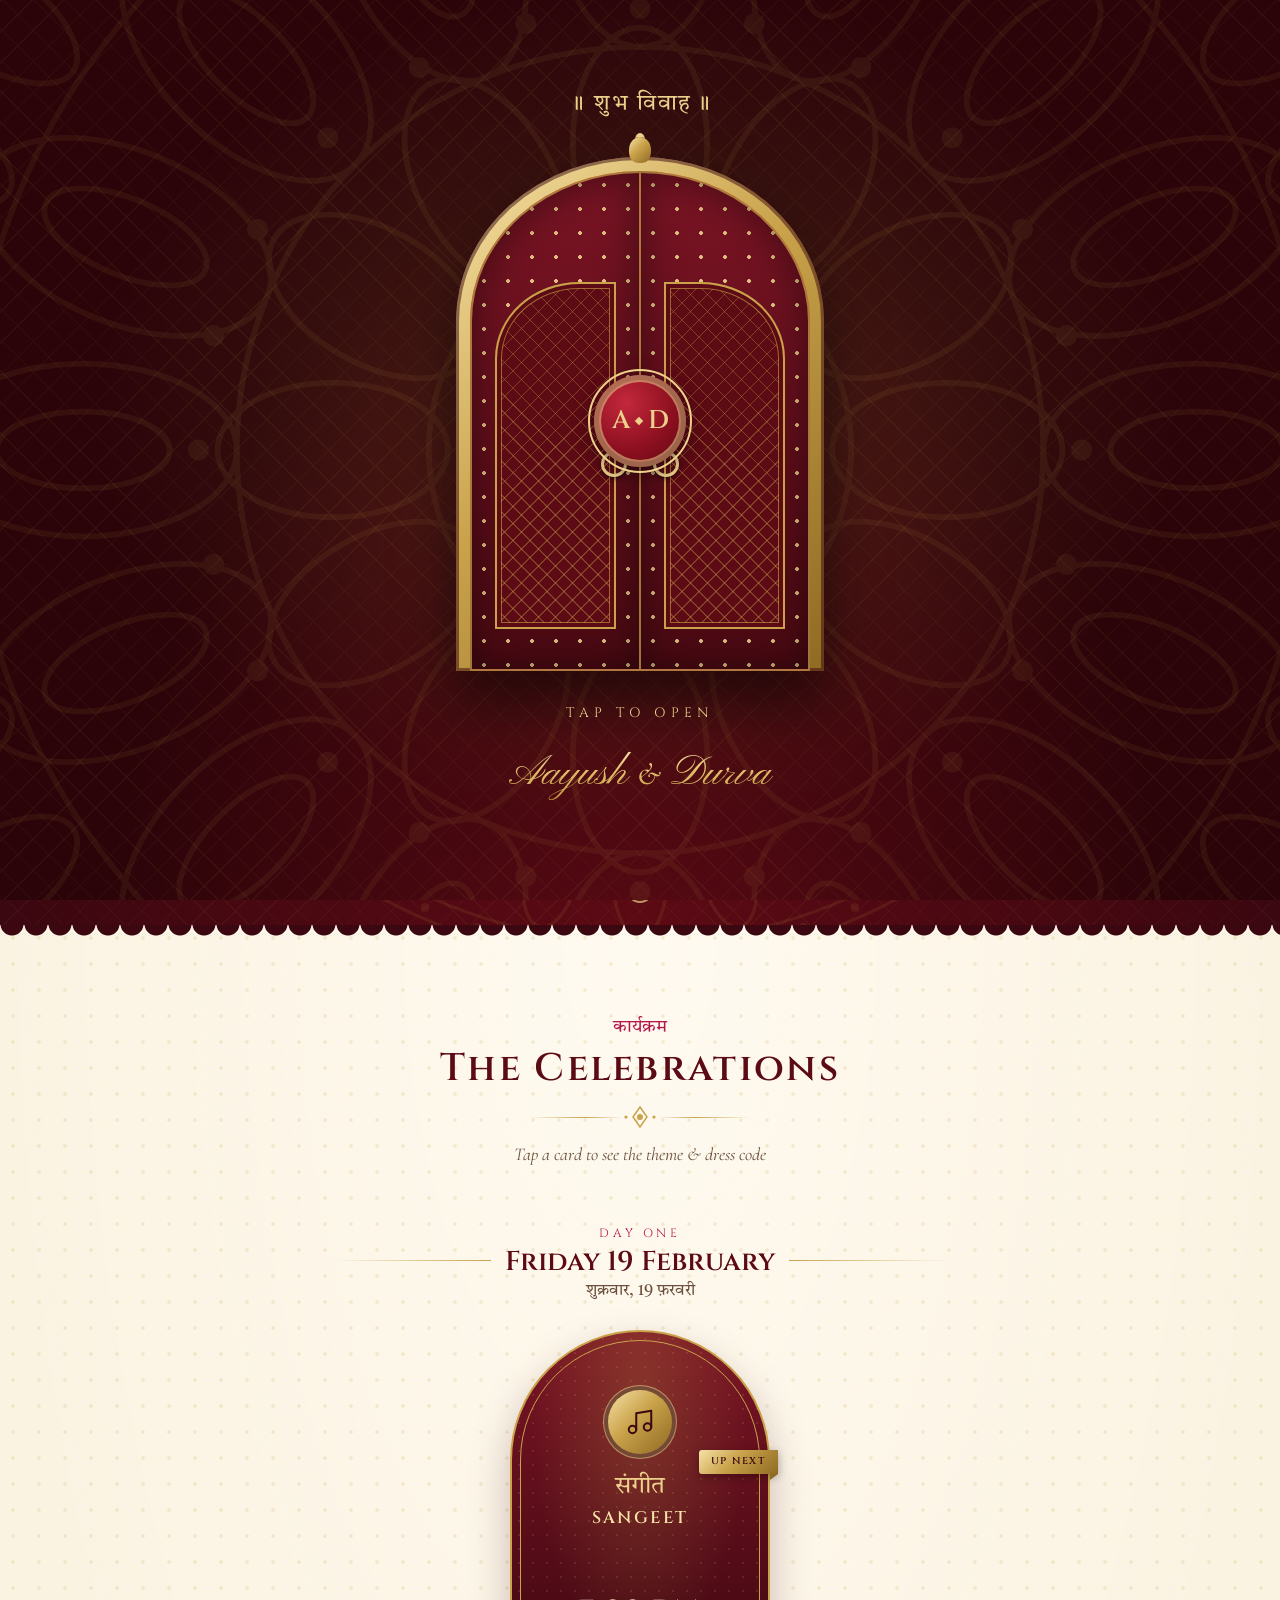
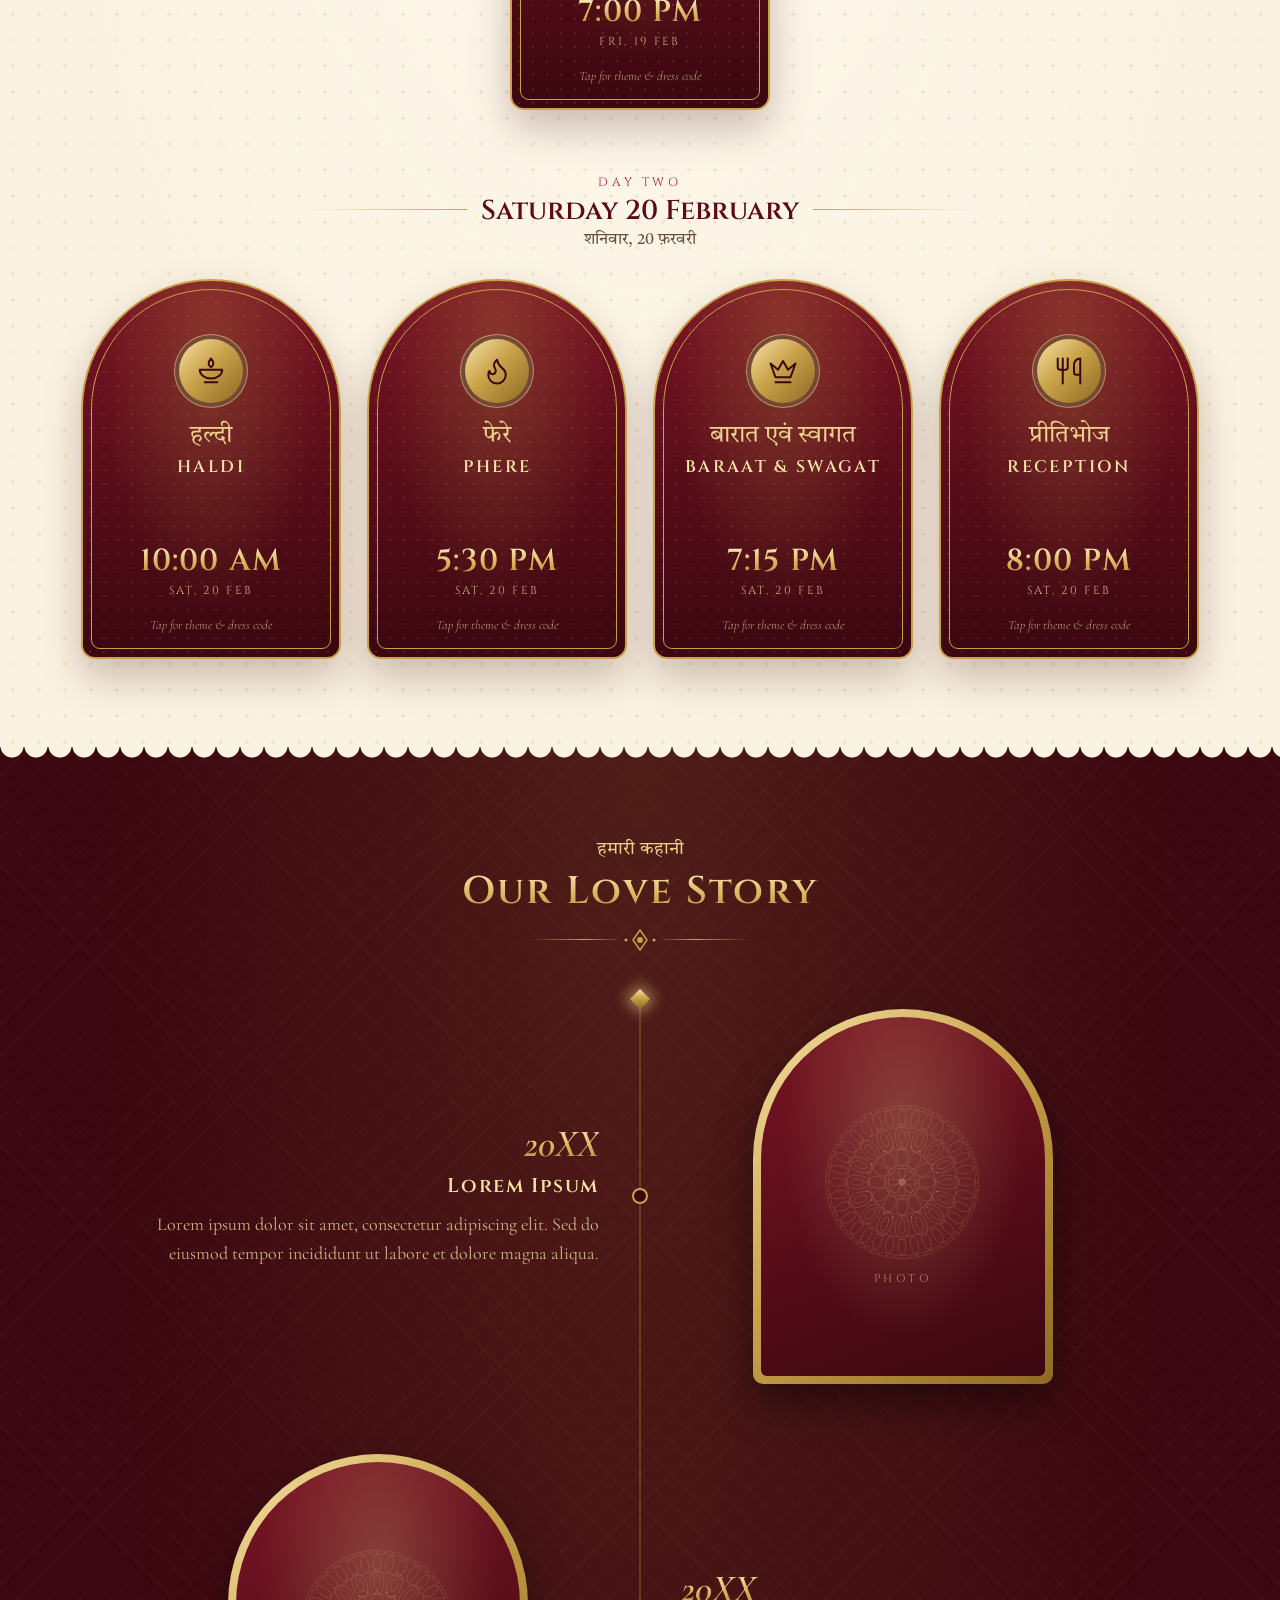
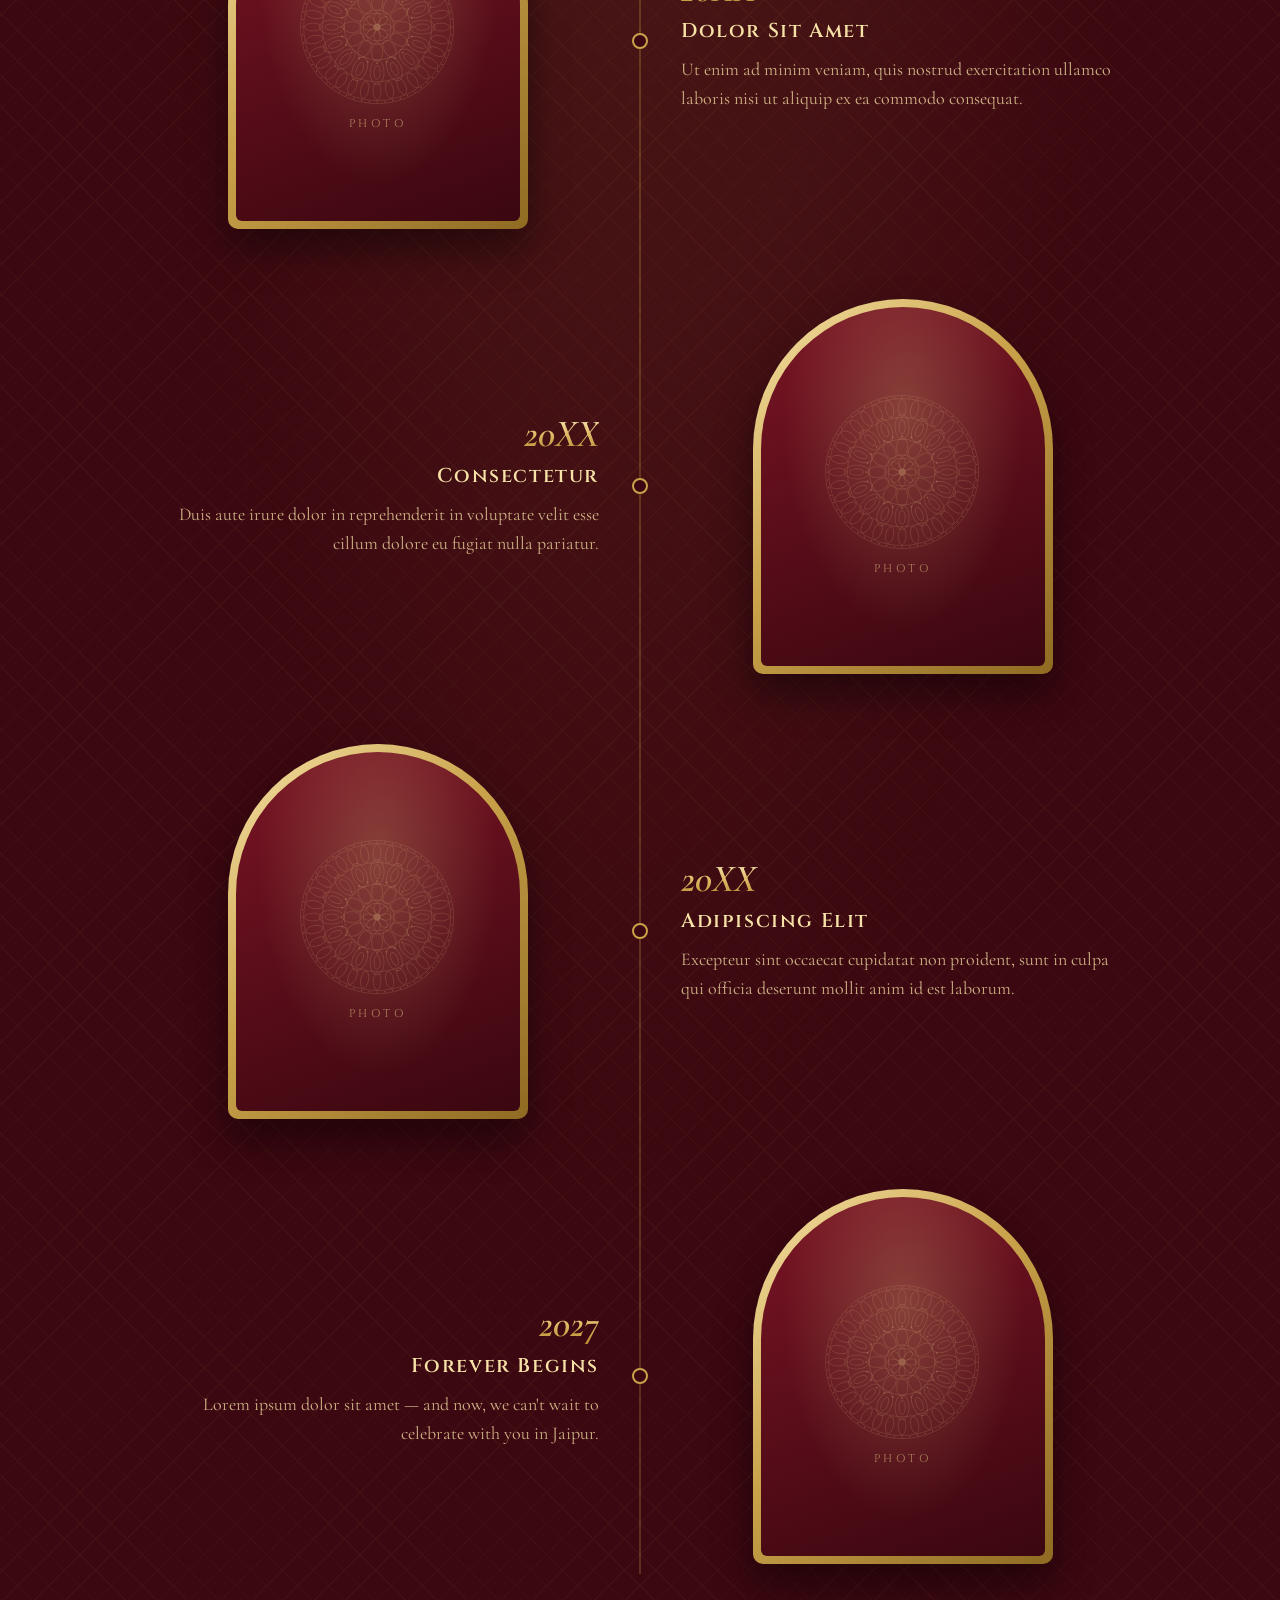
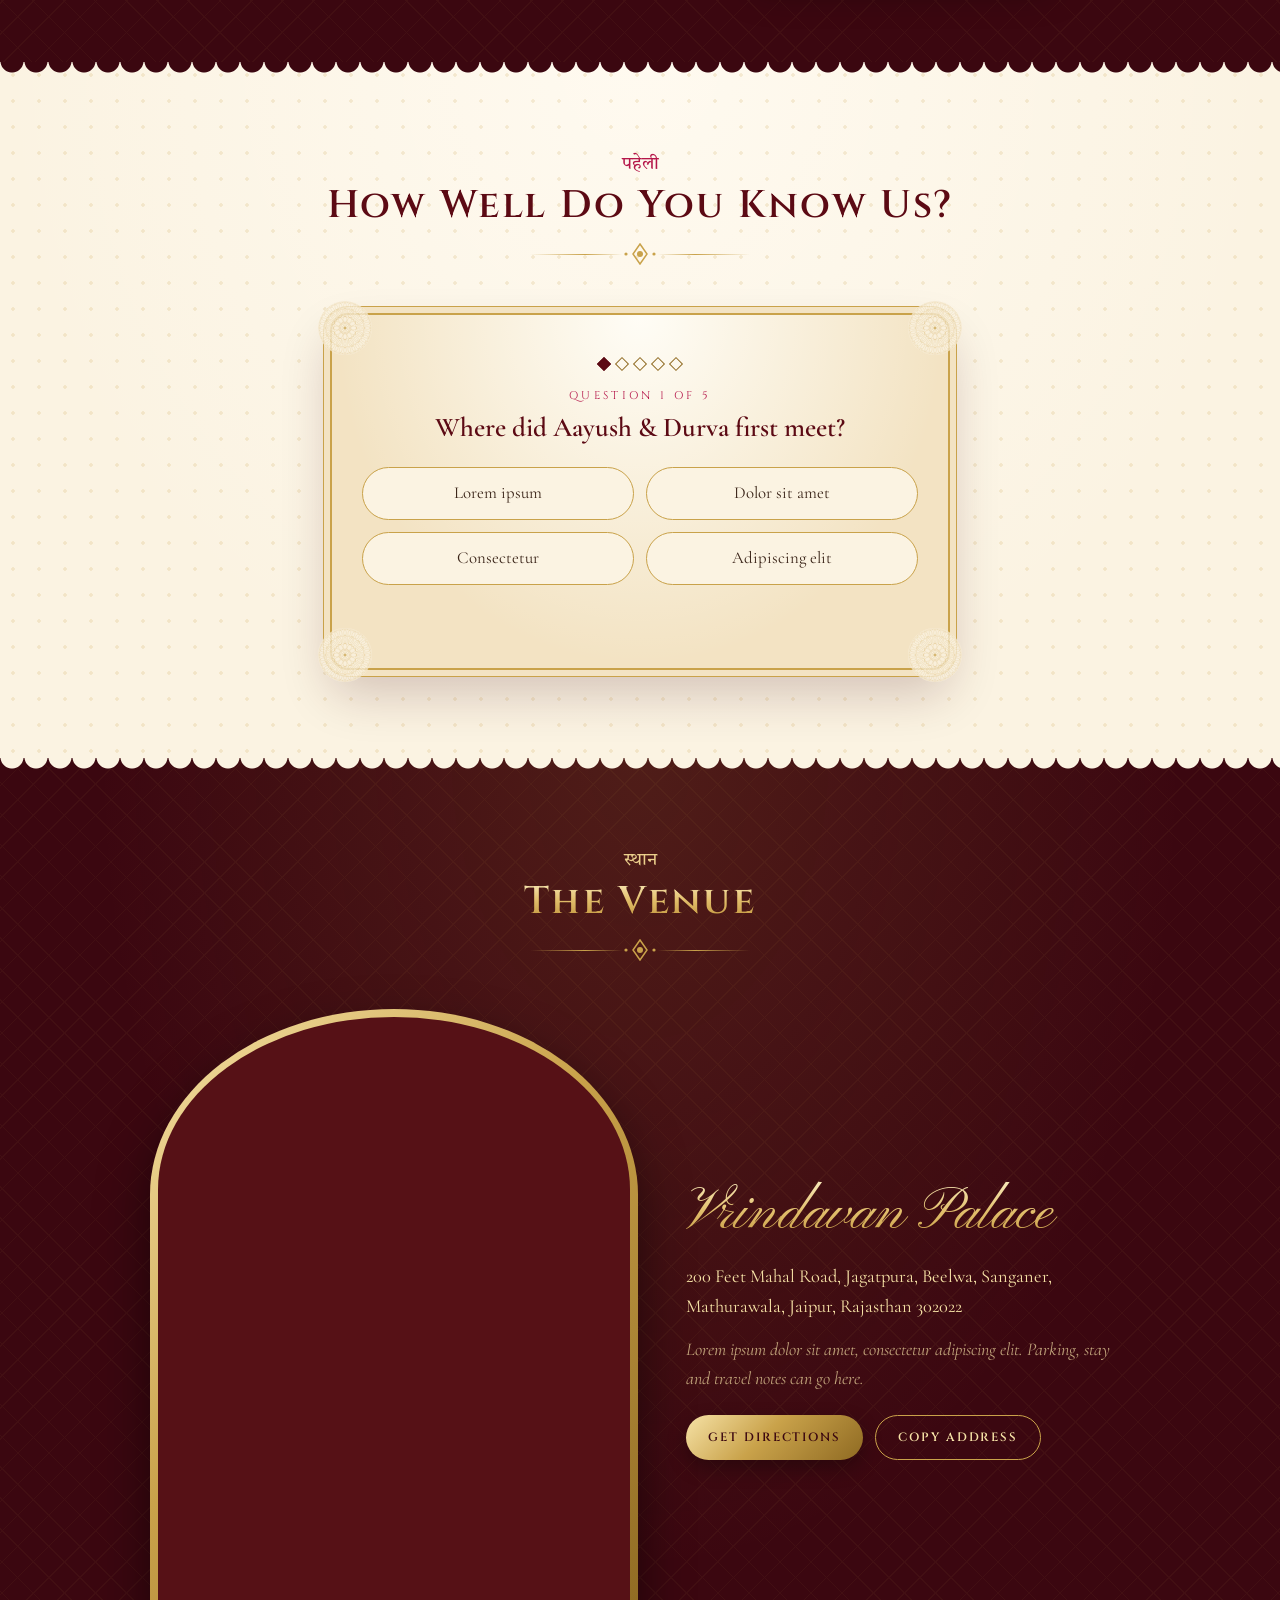
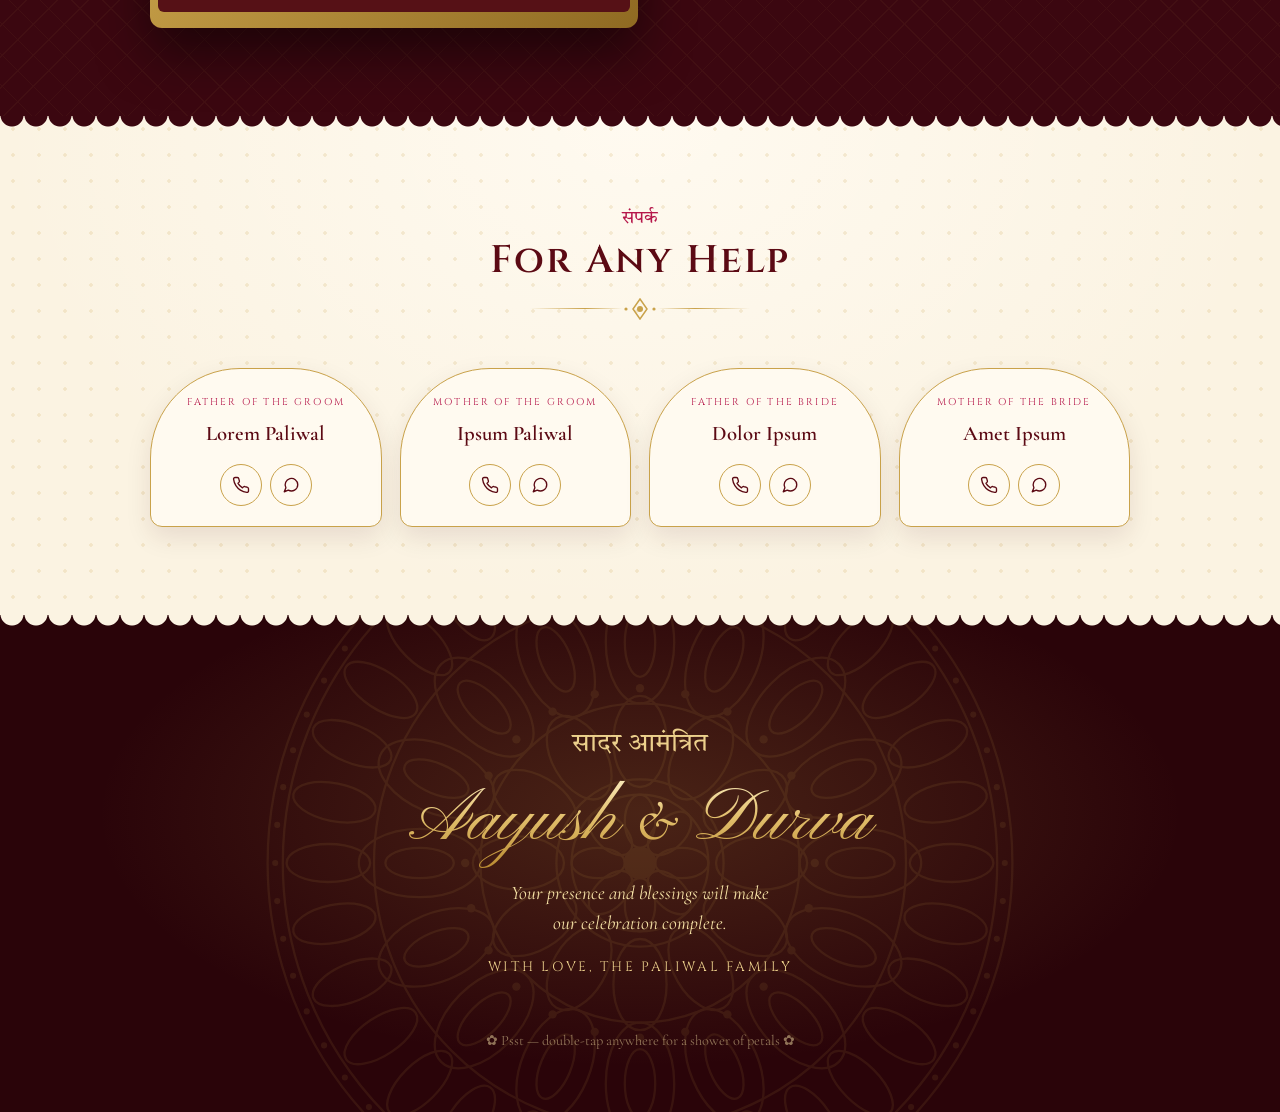
==== commit ba45b90d: "Use Pinyon Script for a clear capital A, fix phone layouts, rename to aarva - Script font: Great Vib" ====
--- a/index.html
+++ b/index.html
@@ -11,10 +11,19 @@
   <meta property="og:title" content="Aayush & Durva · शुभ विवाह" />
   <meta property="og:description" content="19 & 20 February 2027 · Vrindavan Palace, Jaipur. Tap to open your invitation." />
   <meta property="og:type" content="website" />
+  <meta property="og:url" content="https://breakitaayush.github.io/aarva/" />
+  <meta property="og:image" content="https://breakitaayush.github.io/aarva/assets/og-image.jpg" />
+  <meta property="og:image:secure_url" content="https://breakitaayush.github.io/aarva/assets/og-image.jpg" />
+  <meta property="og:image:type" content="image/jpeg" />
+  <meta property="og:image:width" content="1200" />
+  <meta property="og:image:height" content="630" />
+  <meta property="og:image:alt" content="Aayush & Durva · शुभ विवाह · 19 & 20 February 2027 · Vrindavan Palace, Jaipur" />
+  <meta name="twitter:card" content="summary_large_image" />
+  <meta name="twitter:image" content="https://breakitaayush.github.io/aarva/assets/og-image.jpg" />
 
   <link rel="preconnect" href="https://fonts.googleapis.com" />
   <link rel="preconnect" href="https://fonts.gstatic.com" crossorigin />
-  <link href="https://fonts.googleapis.com/css2?family=Cinzel:wght@400;600;700&family=Cormorant+Garamond:ital,wght@0,400;0,500;0,600;1,400&family=Great+Vibes&family=Tiro+Devanagari+Hindi&display=swap" rel="stylesheet" />
+  <link href="https://fonts.googleapis.com/css2?family=Cinzel:wght@400;600;700&family=Cormorant+Garamond:ital,wght@0,400;0,500;0,600;1,400&family=Pinyon+Script&family=Tiro+Devanagari+Hindi&display=swap" rel="stylesheet" />
   <link rel="stylesheet" href="css/style.css" />
 </head>
 <body class="locked">
--- a/css/style.css
+++ b/css/style.css
@@ -23,7 +23,7 @@
 
   --serif: "Cormorant Garamond", Georgia, serif;
   --display: "Cinzel", "Cormorant Garamond", serif;
-  --script: "Great Vibes", cursive;
+  --script: "Pinyon Script", cursive;
   --hindi: "Tiro Devanagari Hindi", serif;
 
   --nav-h: 56px;
@@ -252,6 +252,7 @@
 .gate-names {
   position: relative;
   margin: -6px 0 0;
+  padding: .1em .3em;
   font-family: var(--script);
   font-size: clamp(2rem, 8vw, 2.6rem);
   background: var(--gold-text);
@@ -461,13 +462,14 @@
 }
 .names {
   margin: 4px 0;
+  padding: .1em .3em;
   display: flex;
   flex-direction: column;
   align-items: center;
   font-family: var(--script);
   font-weight: 400;
-  font-size: clamp(3rem, 14vw, 4.6rem);
-  line-height: .95;
+  font-size: clamp(2.9rem, 13vw, 4.4rem);
+  line-height: 1.05;
   background: var(--gold-text);
   -webkit-background-clip: text;
   background-clip: text;
@@ -475,6 +477,10 @@
   filter: drop-shadow(0 2px 0 rgba(0,0,0,.25));
 }
 .names .amp { font-size: .55em; line-height: 1.1; }
+/* Pinyon's ampersand is hard to read — use the italic serif one */
+.amp { font-family: var(--serif); font-style: italic; font-weight: 500; }
+.gate-names .amp,
+.closing-names .amp { font-size: .75em; }
 .hindi-title {
   margin: 6px 0 0;
   font-size: clamp(1.3rem, 5.5vw, 1.7rem);
@@ -1169,6 +1175,7 @@
 }
 .venue-info h3 {
   margin: 0;
+  padding: .1em .3em .1em 0;
   font-family: var(--script);
   font-weight: 400;
   font-size: clamp(2.6rem, 9vw, 3.6rem);
@@ -1269,6 +1276,7 @@
 .closing-hi { margin: 0; font-size: 1.6rem; color: var(--gold-light); }
 .closing-names {
   margin: 8px 0;
+  padding: .1em .3em;
   font-family: var(--script);
   font-size: clamp(3rem, 12vw, 4.6rem);
   line-height: 1.1;
@@ -1409,12 +1417,14 @@
   .cd-box { width: 62px; }
   .cd-num { font-size: 1.35rem; }
 
-  .nav-links a { padding: 6px 8px; font-size: .66rem; letter-spacing: .08em; }
+  .nav { padding: 0 8px; }
+  .nav-links { flex: 1; justify-content: space-between; }
+  .nav-links a { padding: 6px clamp(4px, 1.6vw, 8px); font-size: clamp(.56rem, 2.75vw, .66rem); letter-spacing: .05em; }
 
   .contacts { grid-template-columns: 1fr 1fr; gap: 12px; }
-  .contact { padding: 22px 10px 16px; border-radius: 70px 70px 12px 12px; }
+  .contact { padding: 40px 10px 16px; border-radius: 50% 50% 12px 12px / 48px 48px 12px 12px; }
   .contact-name { font-size: 1.1rem; }
-  .contact-role { font-size: .55rem; letter-spacing: .14em; }
+  .contact-role { font-size: .58rem; letter-spacing: .1em; line-height: 1.5; }
 }
 
 @media (max-width: 420px) {
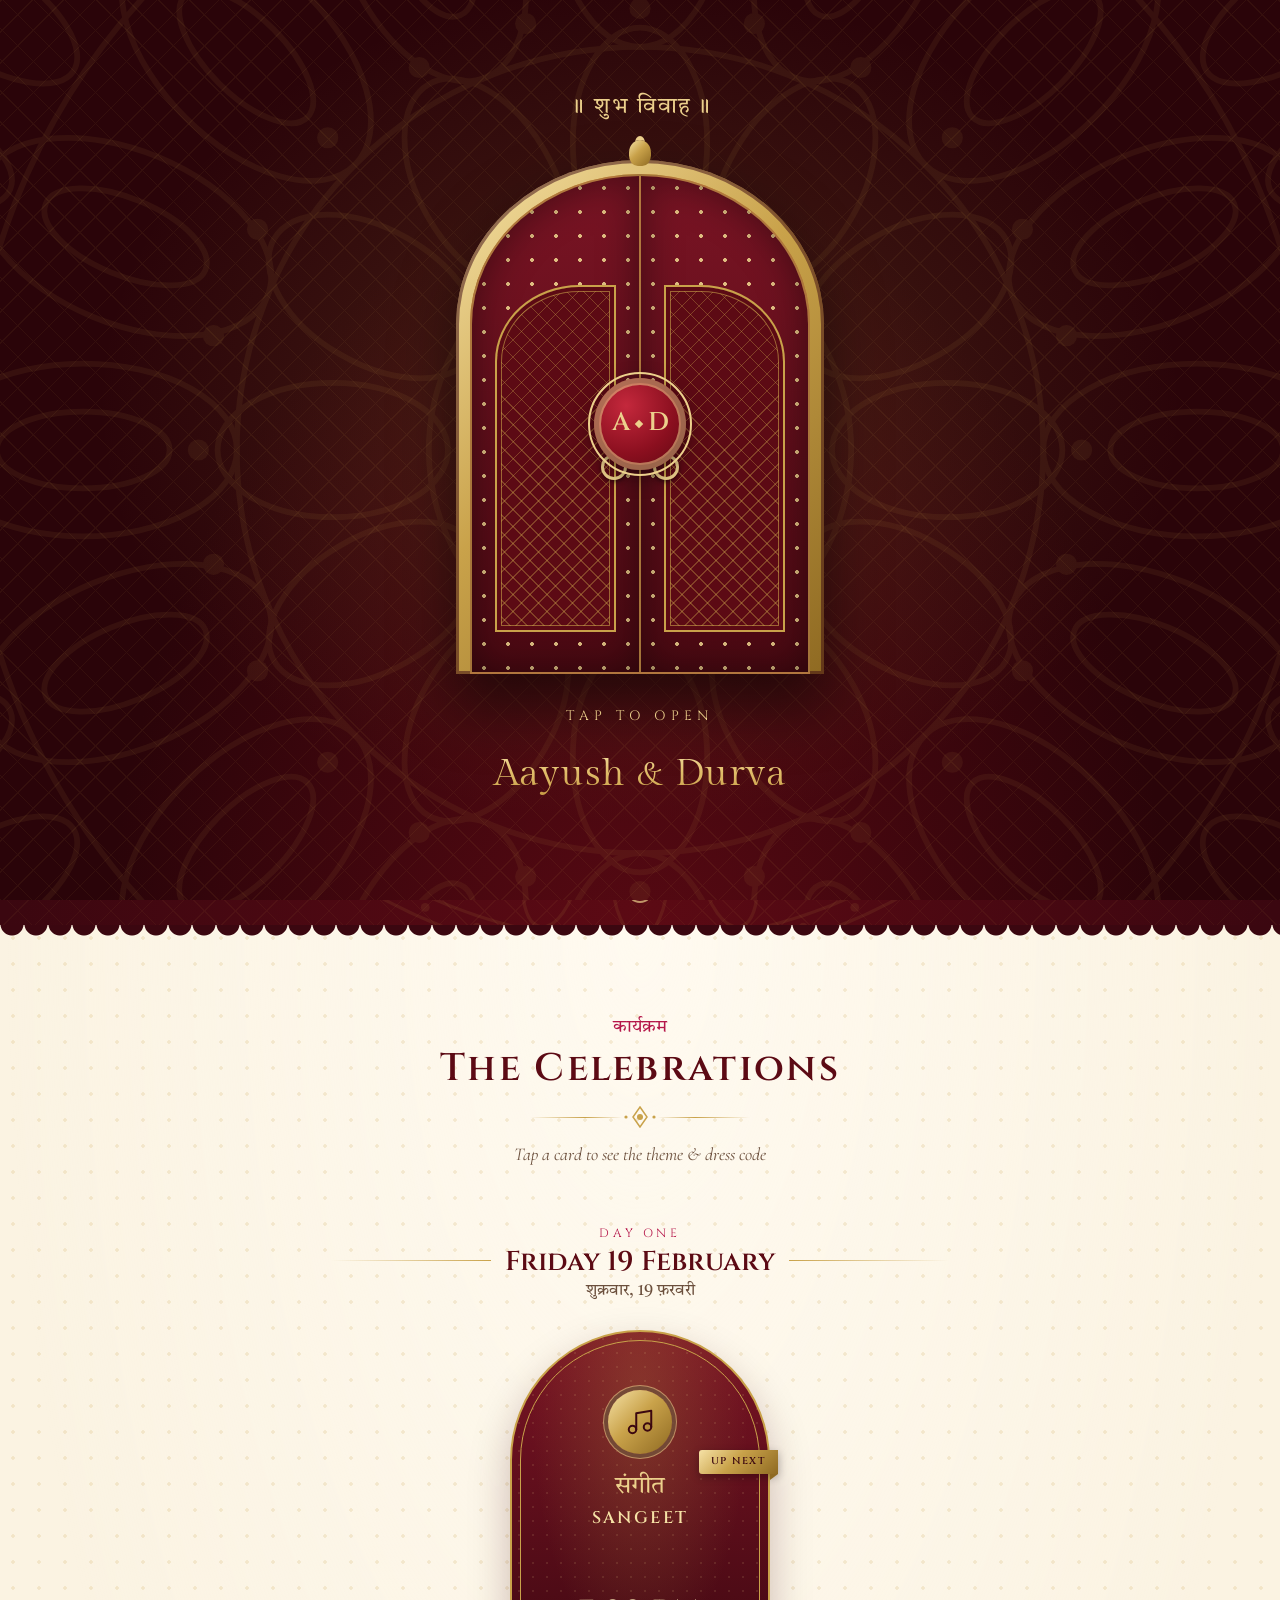
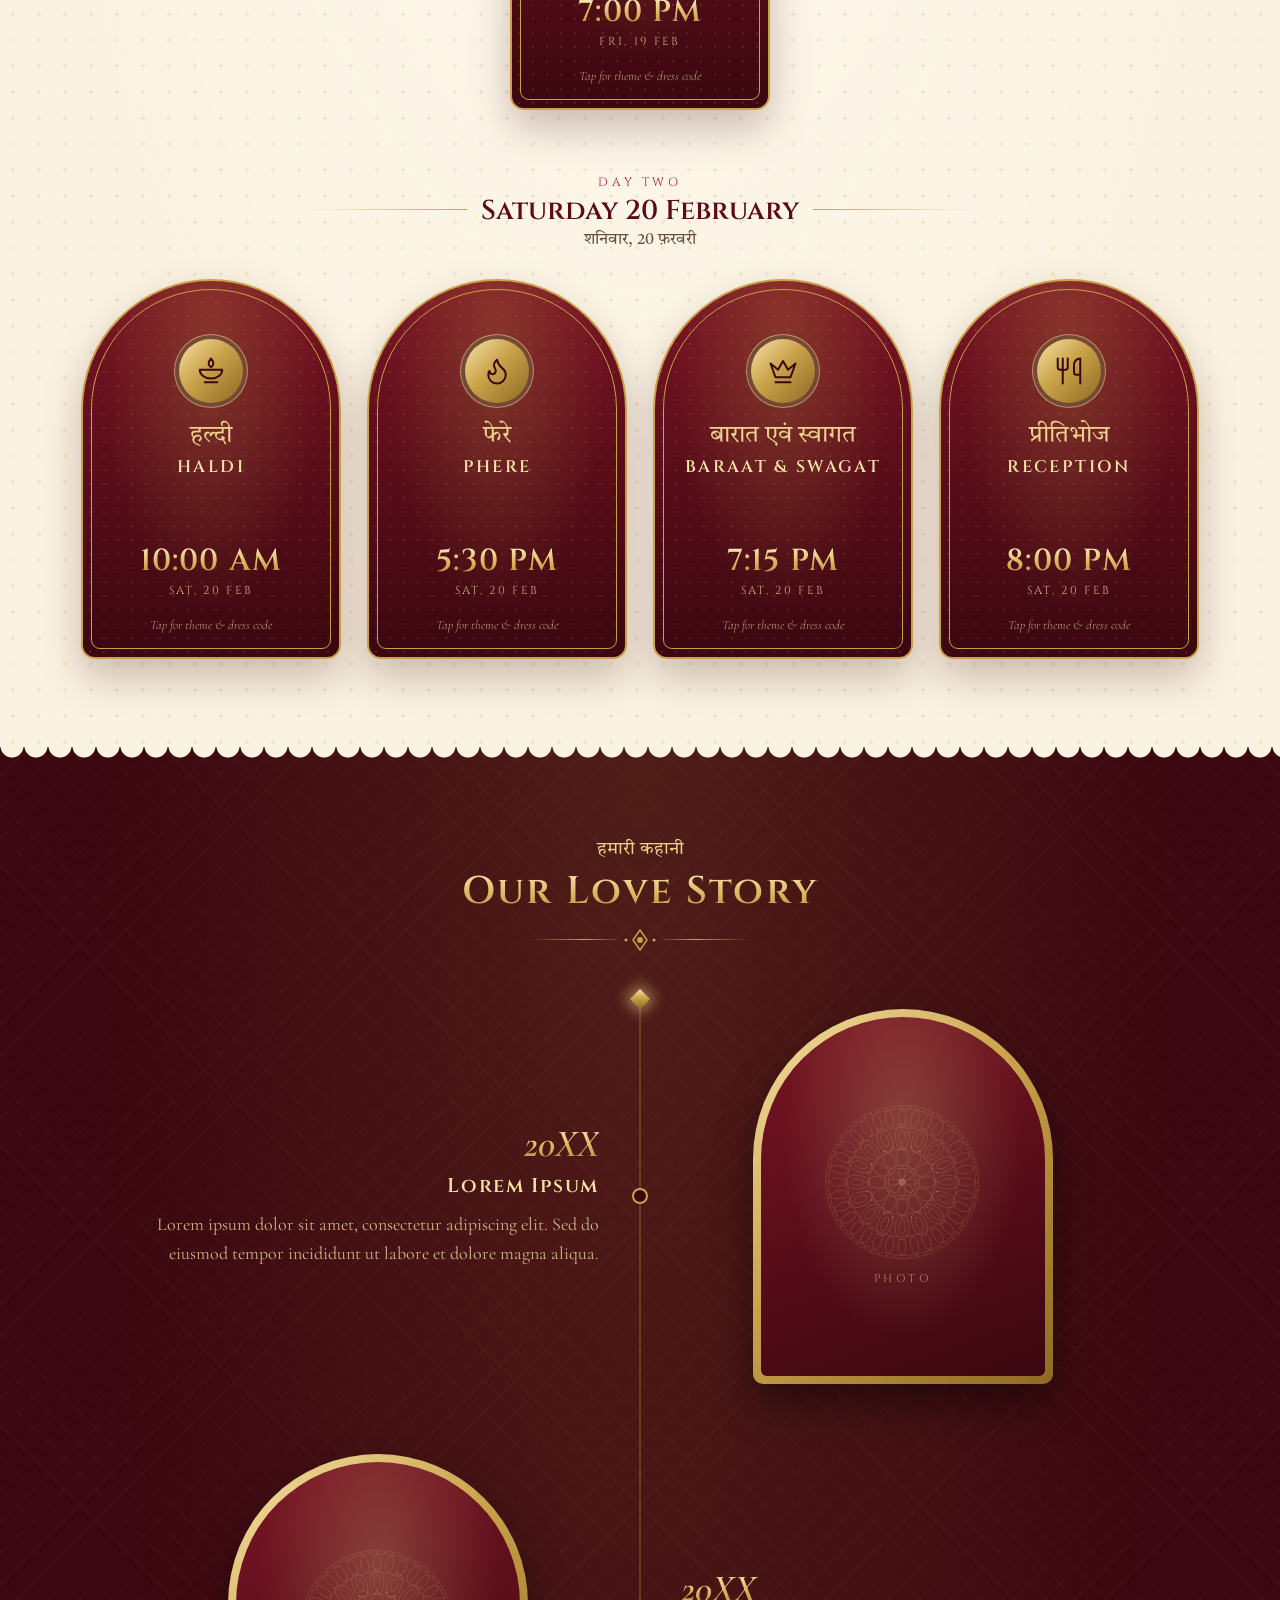
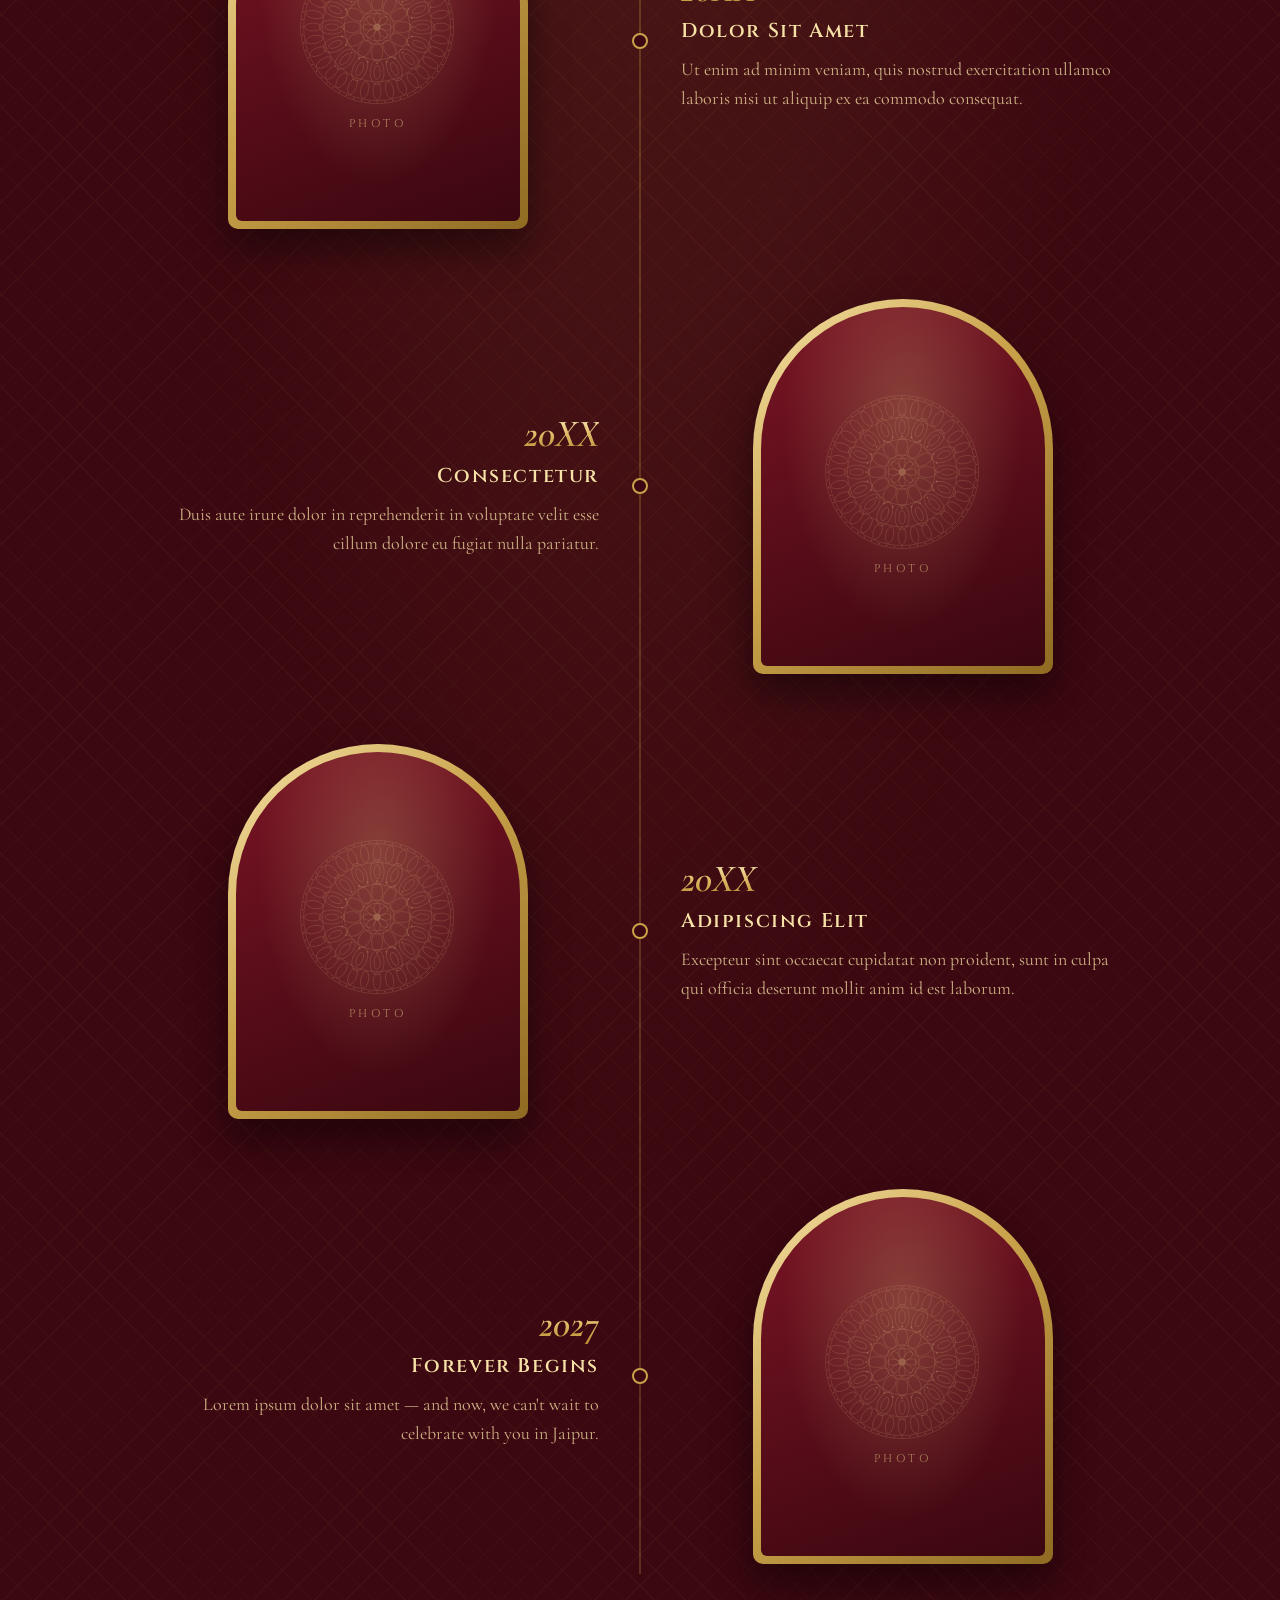
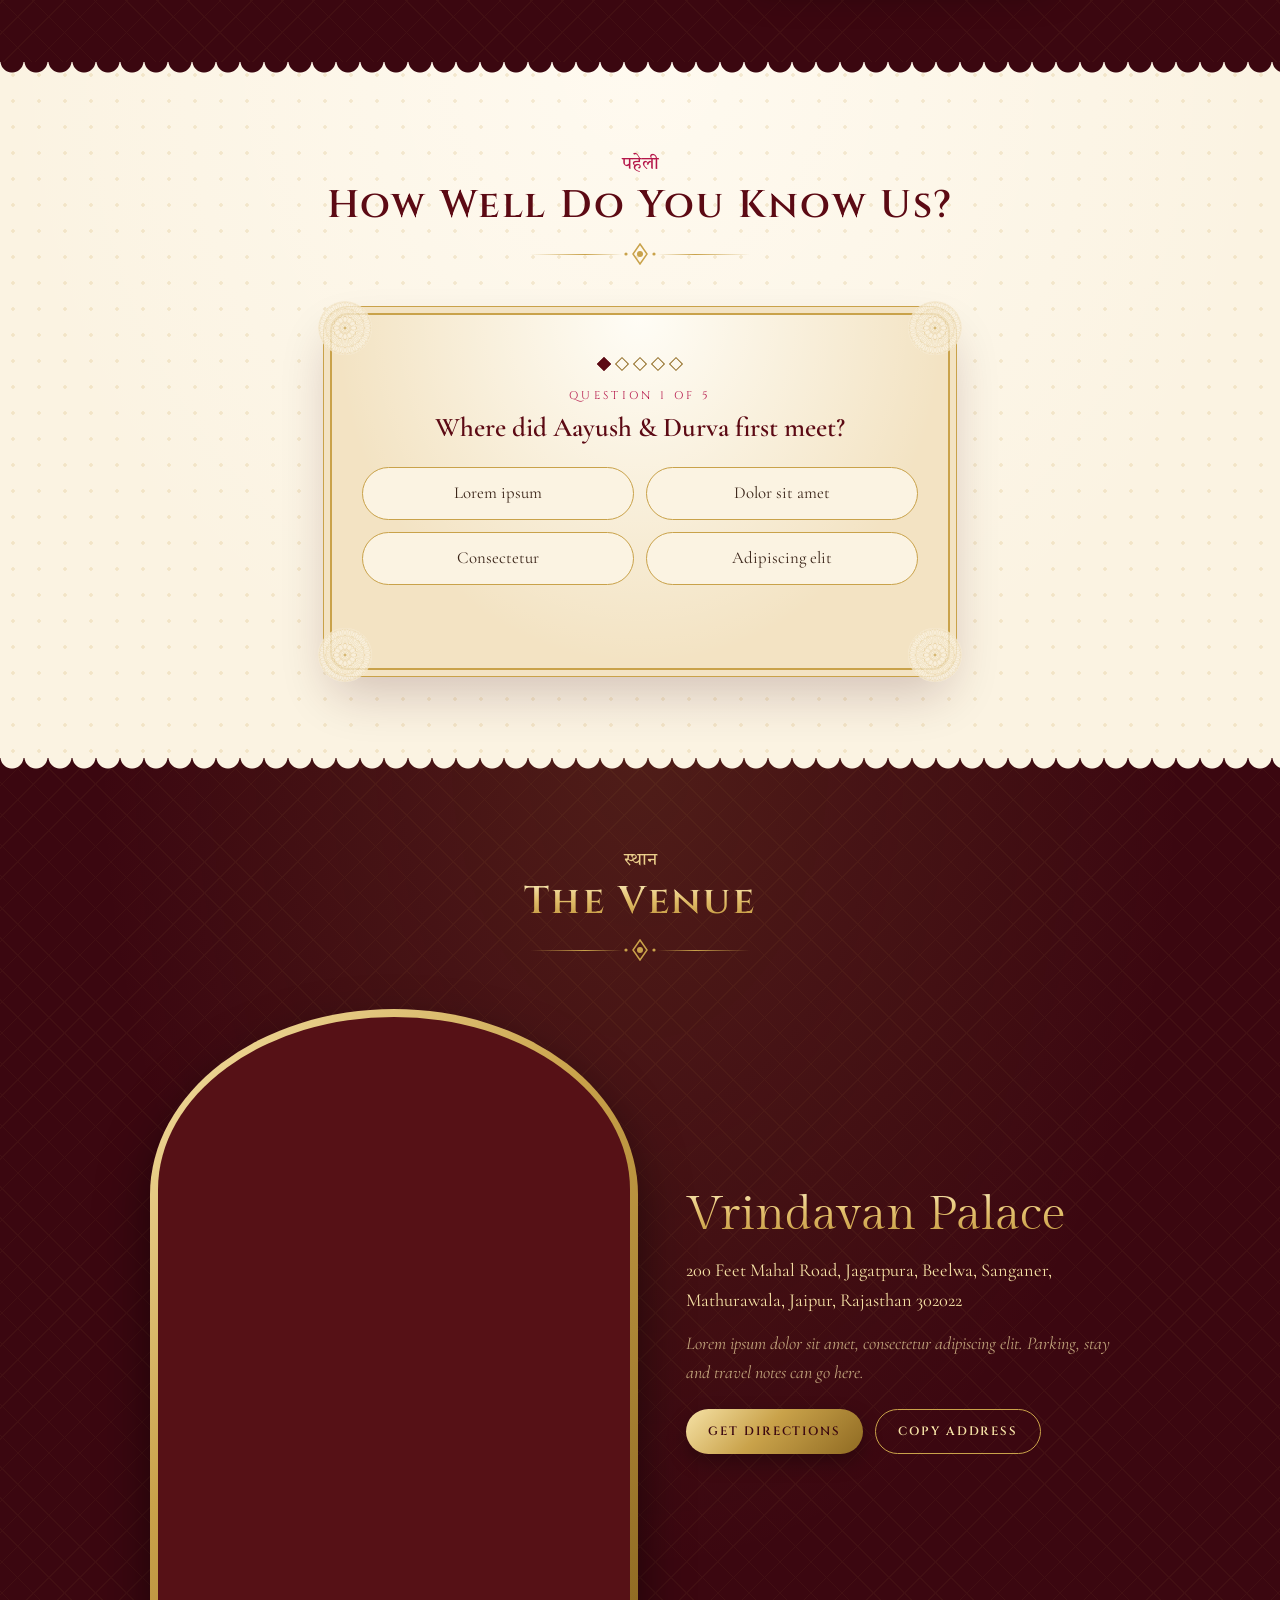
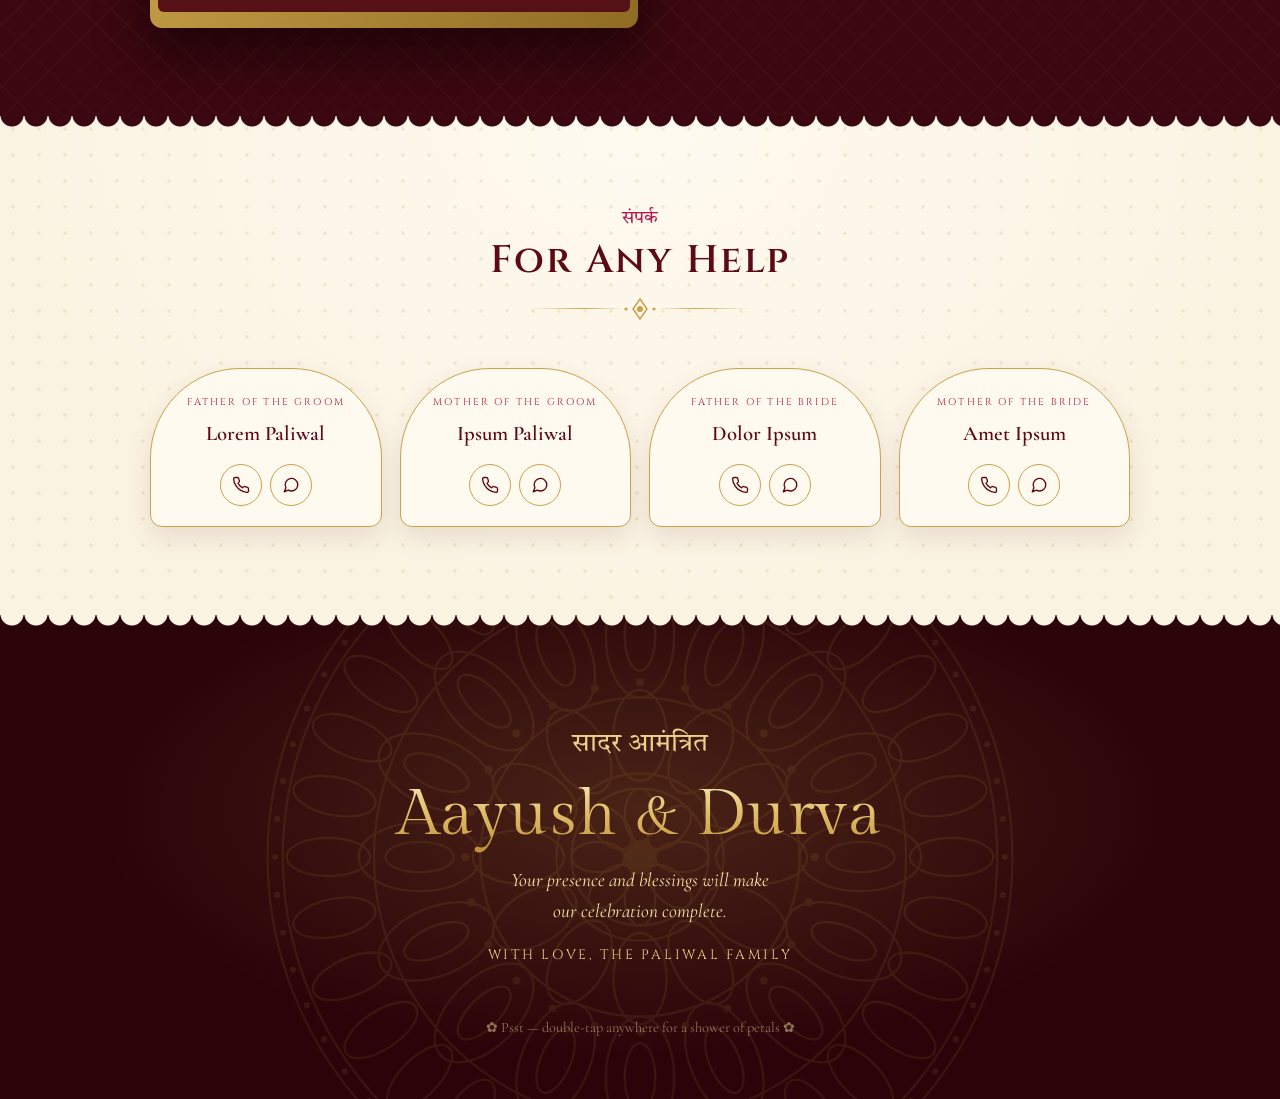
==== commit d9d11bd6: "Switch name font to Gilda Display for readability Names on the doors, welcome arch, venue and closin" ====
--- a/index.html
+++ b/index.html
@@ -23,7 +23,7 @@
 
   <link rel="preconnect" href="https://fonts.googleapis.com" />
   <link rel="preconnect" href="https://fonts.gstatic.com" crossorigin />
-  <link href="https://fonts.googleapis.com/css2?family=Cinzel:wght@400;600;700&family=Cormorant+Garamond:ital,wght@0,400;0,500;0,600;1,400&family=Pinyon+Script&family=Tiro+Devanagari+Hindi&display=swap" rel="stylesheet" />
+  <link href="https://fonts.googleapis.com/css2?family=Cinzel:wght@400;600;700&family=Cormorant+Garamond:ital,wght@0,400;0,500;0,600;1,400&family=Gilda+Display&family=Tiro+Devanagari+Hindi&display=swap" rel="stylesheet" />
   <link rel="stylesheet" href="css/style.css" />
 </head>
 <body class="locked">
--- a/css/style.css
+++ b/css/style.css
@@ -23,7 +23,7 @@
 
   --serif: "Cormorant Garamond", Georgia, serif;
   --display: "Cinzel", "Cormorant Garamond", serif;
-  --script: "Pinyon Script", cursive;
+  --script: "Gilda Display", "Cormorant Garamond", Georgia, serif;
   --hindi: "Tiro Devanagari Hindi", serif;
 
   --nav-h: 56px;
@@ -254,7 +254,8 @@
   margin: -6px 0 0;
   padding: .1em .3em;
   font-family: var(--script);
-  font-size: clamp(2rem, 8vw, 2.6rem);
+  font-size: clamp(1.9rem, 7.5vw, 2.4rem);
+  letter-spacing: .02em;
   background: var(--gold-text);
   -webkit-background-clip: text;
   background-clip: text;
@@ -468,8 +469,9 @@
   align-items: center;
   font-family: var(--script);
   font-weight: 400;
-  font-size: clamp(2.9rem, 13vw, 4.4rem);
-  line-height: 1.05;
+  font-size: clamp(2.7rem, 12vw, 4rem);
+  line-height: 1.08;
+  letter-spacing: .02em;
   background: var(--gold-text);
   -webkit-background-clip: text;
   background-clip: text;
@@ -477,10 +479,8 @@
   filter: drop-shadow(0 2px 0 rgba(0,0,0,.25));
 }
 .names .amp { font-size: .55em; line-height: 1.1; }
-/* Pinyon's ampersand is hard to read — use the italic serif one */
-.amp { font-family: var(--serif); font-style: italic; font-weight: 500; }
 .gate-names .amp,
-.closing-names .amp { font-size: .75em; }
+.closing-names .amp { font-size: .85em; }
 .hindi-title {
   margin: 6px 0 0;
   font-size: clamp(1.3rem, 5.5vw, 1.7rem);
@@ -540,7 +540,7 @@
 }
 .countdown .cd-done {
   font-family: var(--script);
-  font-size: 2rem;
+  font-size: 1.6rem;
   color: var(--gold-light);
 }
 
@@ -1101,7 +1101,7 @@
 .q-result-title {
   margin: 4px 0 0;
   font-family: var(--script);
-  font-size: 3rem;
+  font-size: 2.4rem;
   line-height: 1.1;
   color: var(--maroon);
 }
@@ -1178,7 +1178,7 @@
   padding: .1em .3em .1em 0;
   font-family: var(--script);
   font-weight: 400;
-  font-size: clamp(2.6rem, 9vw, 3.6rem);
+  font-size: clamp(2.1rem, 8vw, 3rem);
   line-height: 1.1;
   background: var(--gold-text);
   -webkit-background-clip: text;
@@ -1278,7 +1278,8 @@
   margin: 8px 0;
   padding: .1em .3em;
   font-family: var(--script);
-  font-size: clamp(3rem, 12vw, 4.6rem);
+  font-size: clamp(2.3rem, 10vw, 4rem);
+  letter-spacing: .02em;
   line-height: 1.1;
   background: var(--gold-text);
   -webkit-background-clip: text;
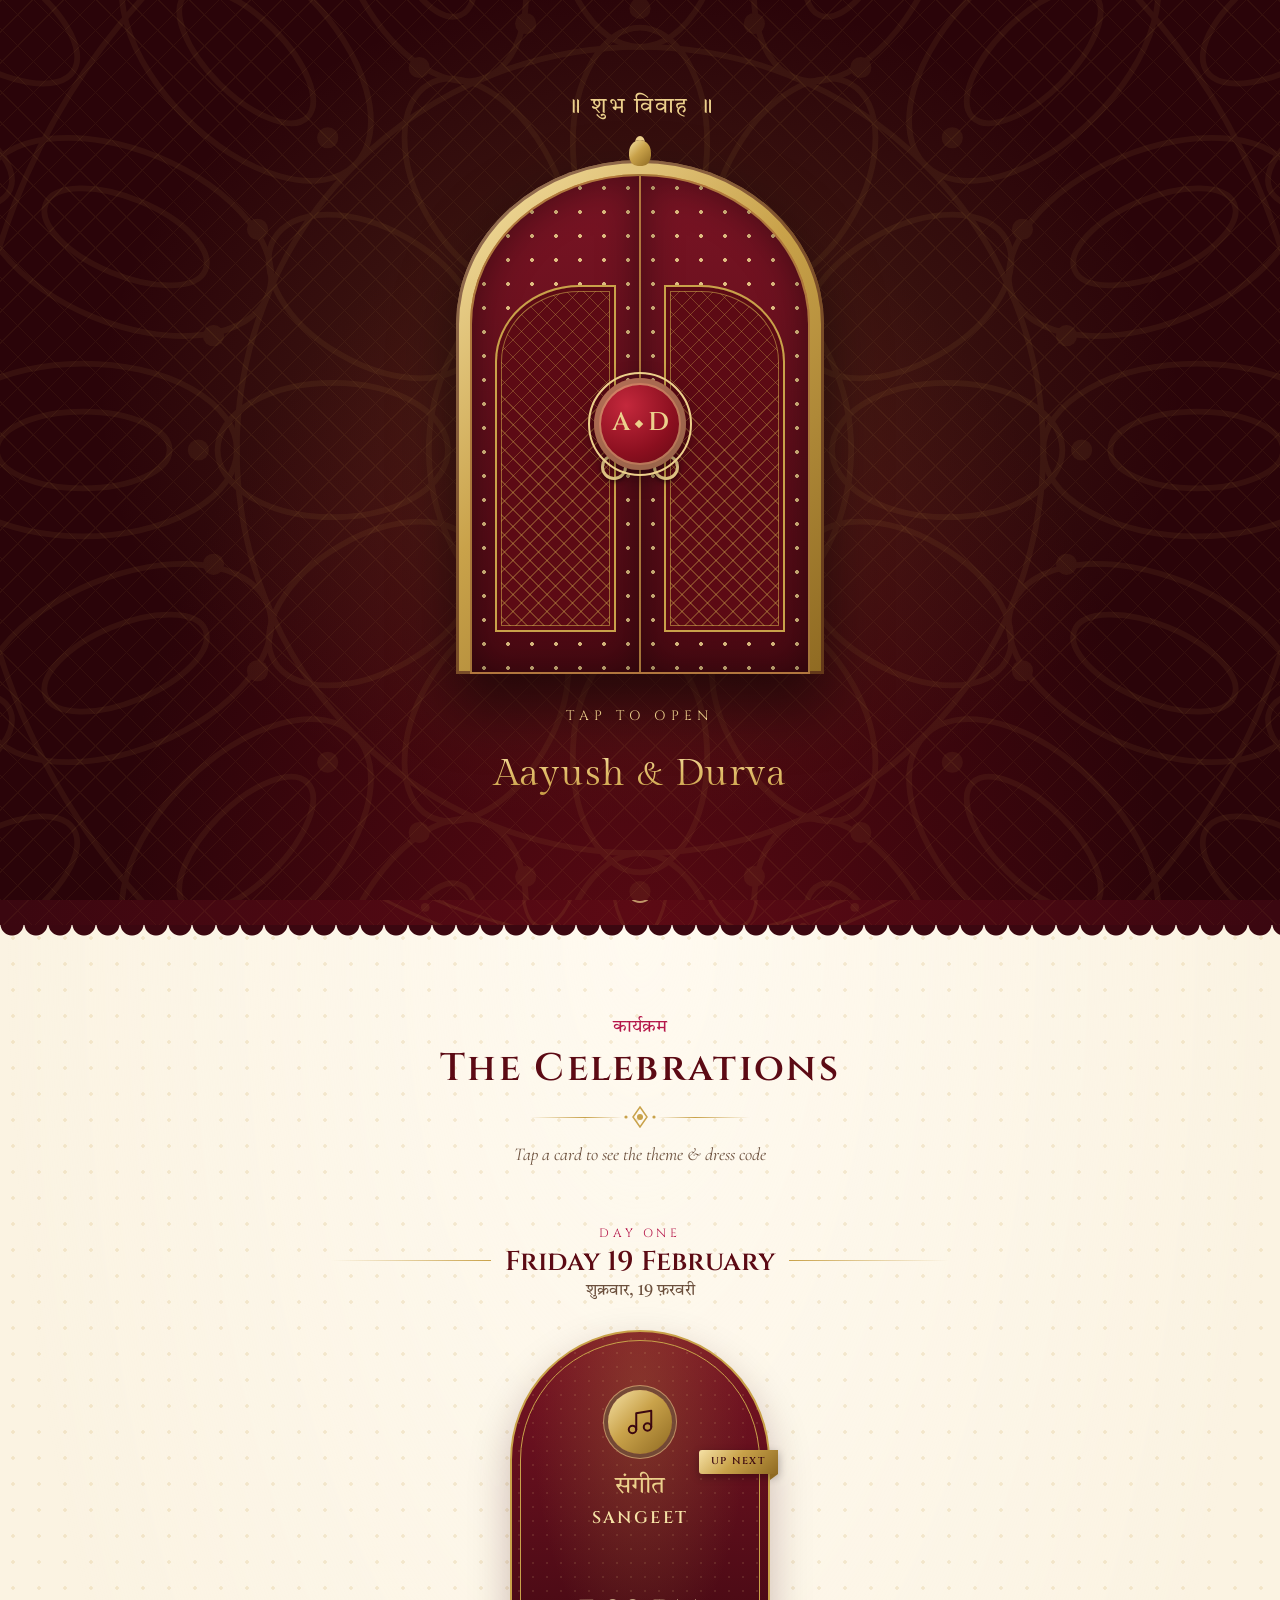
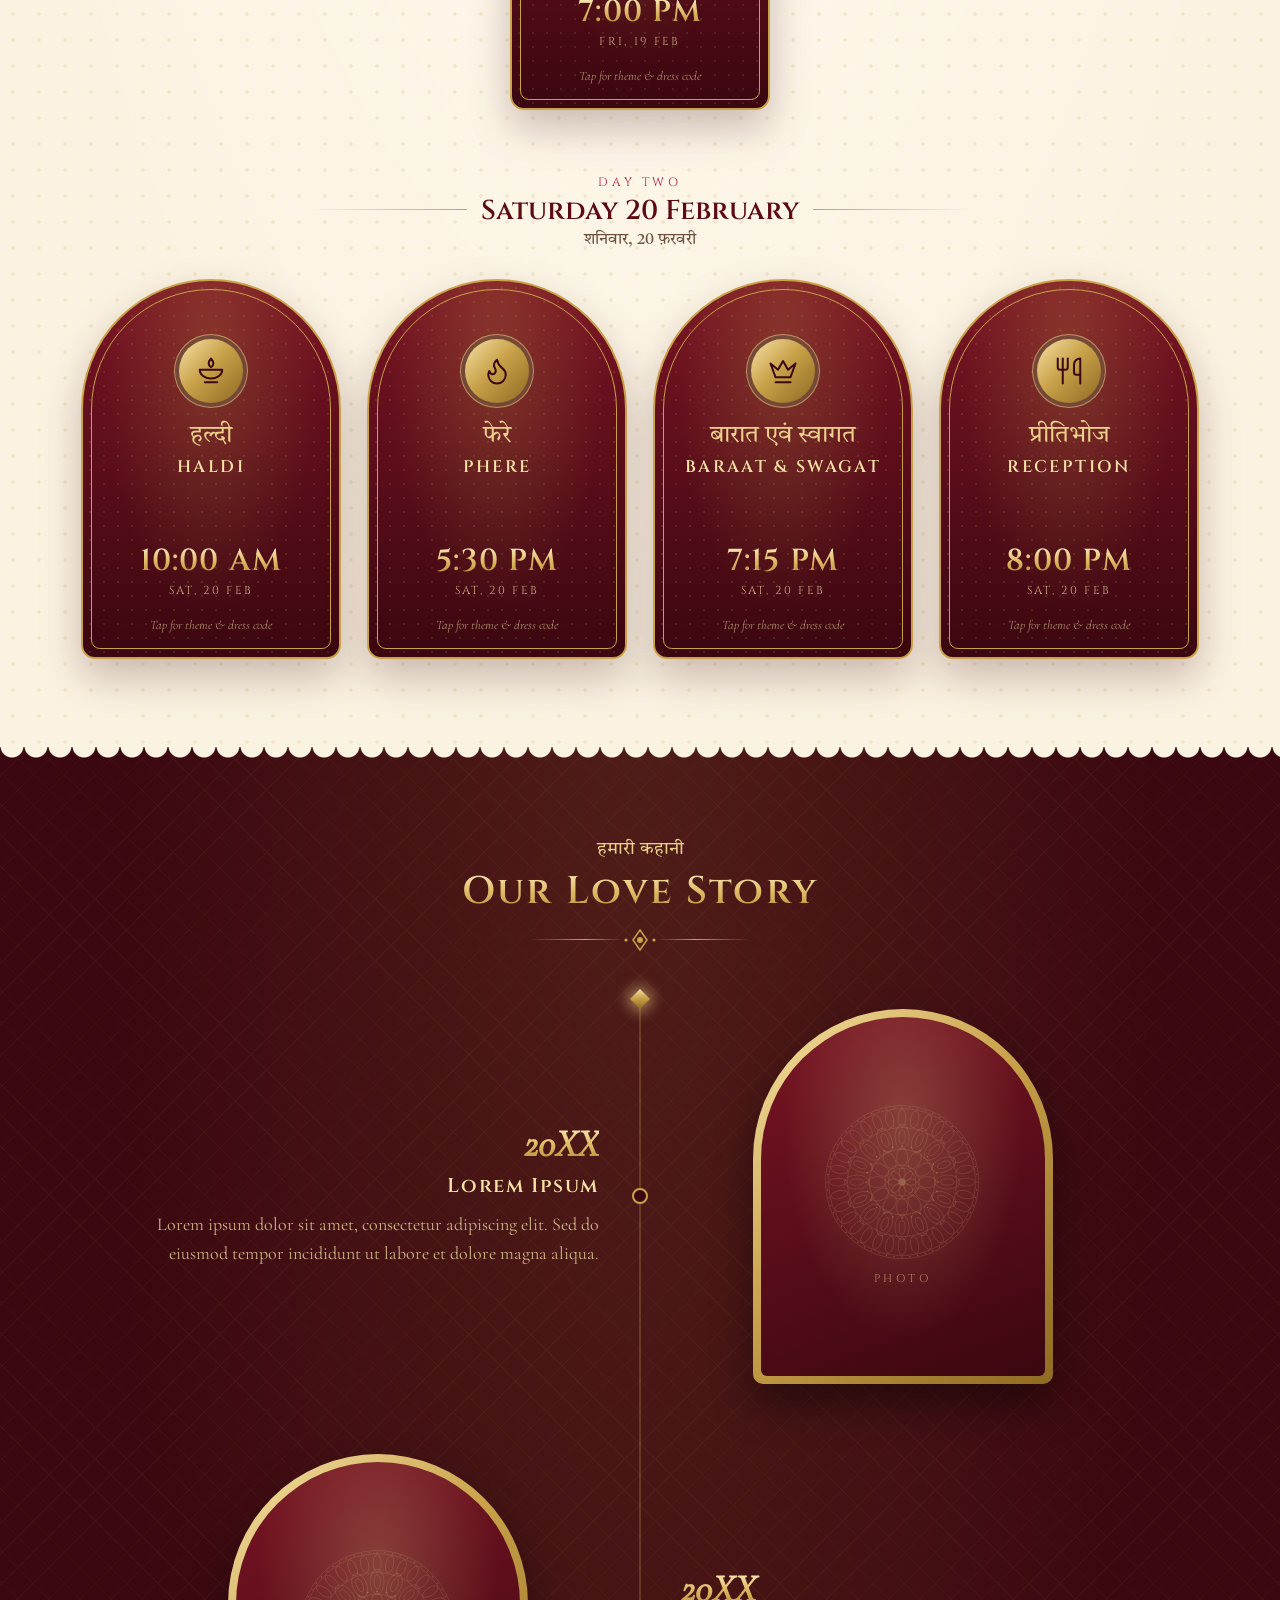
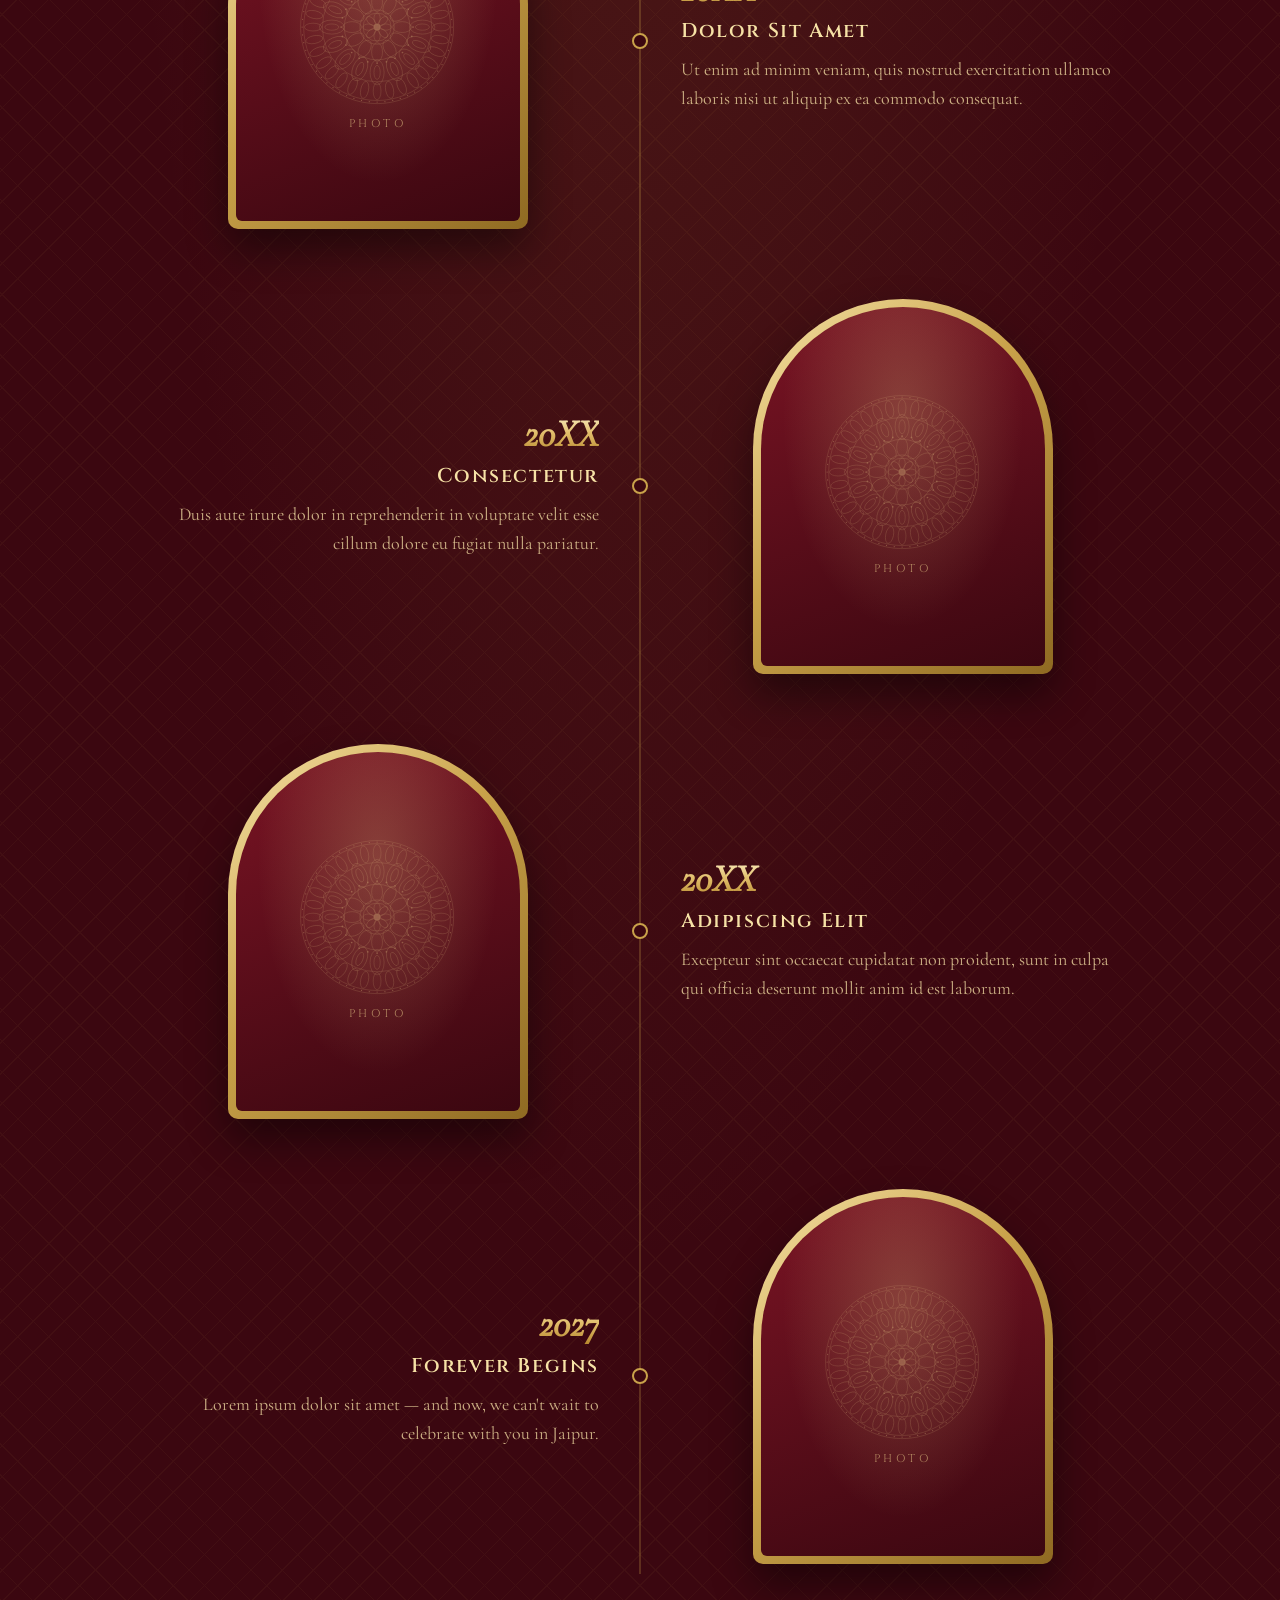
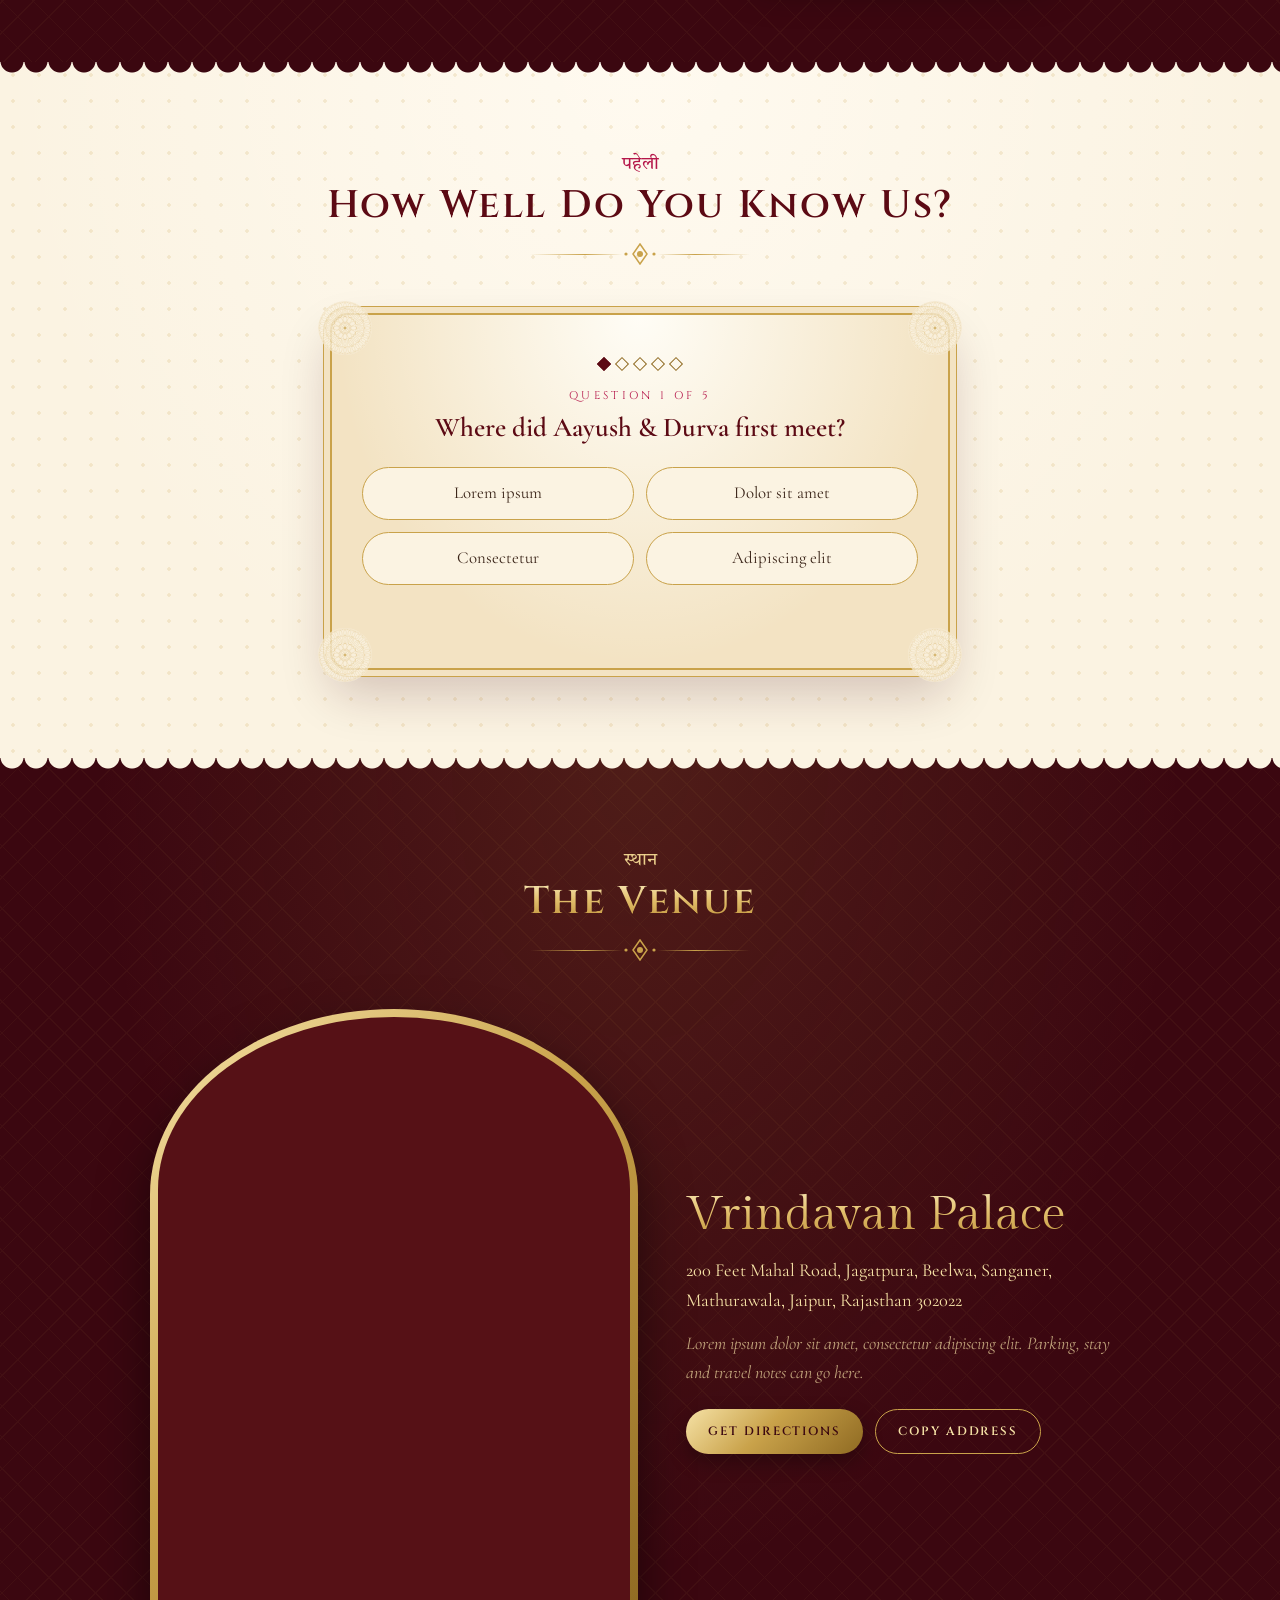
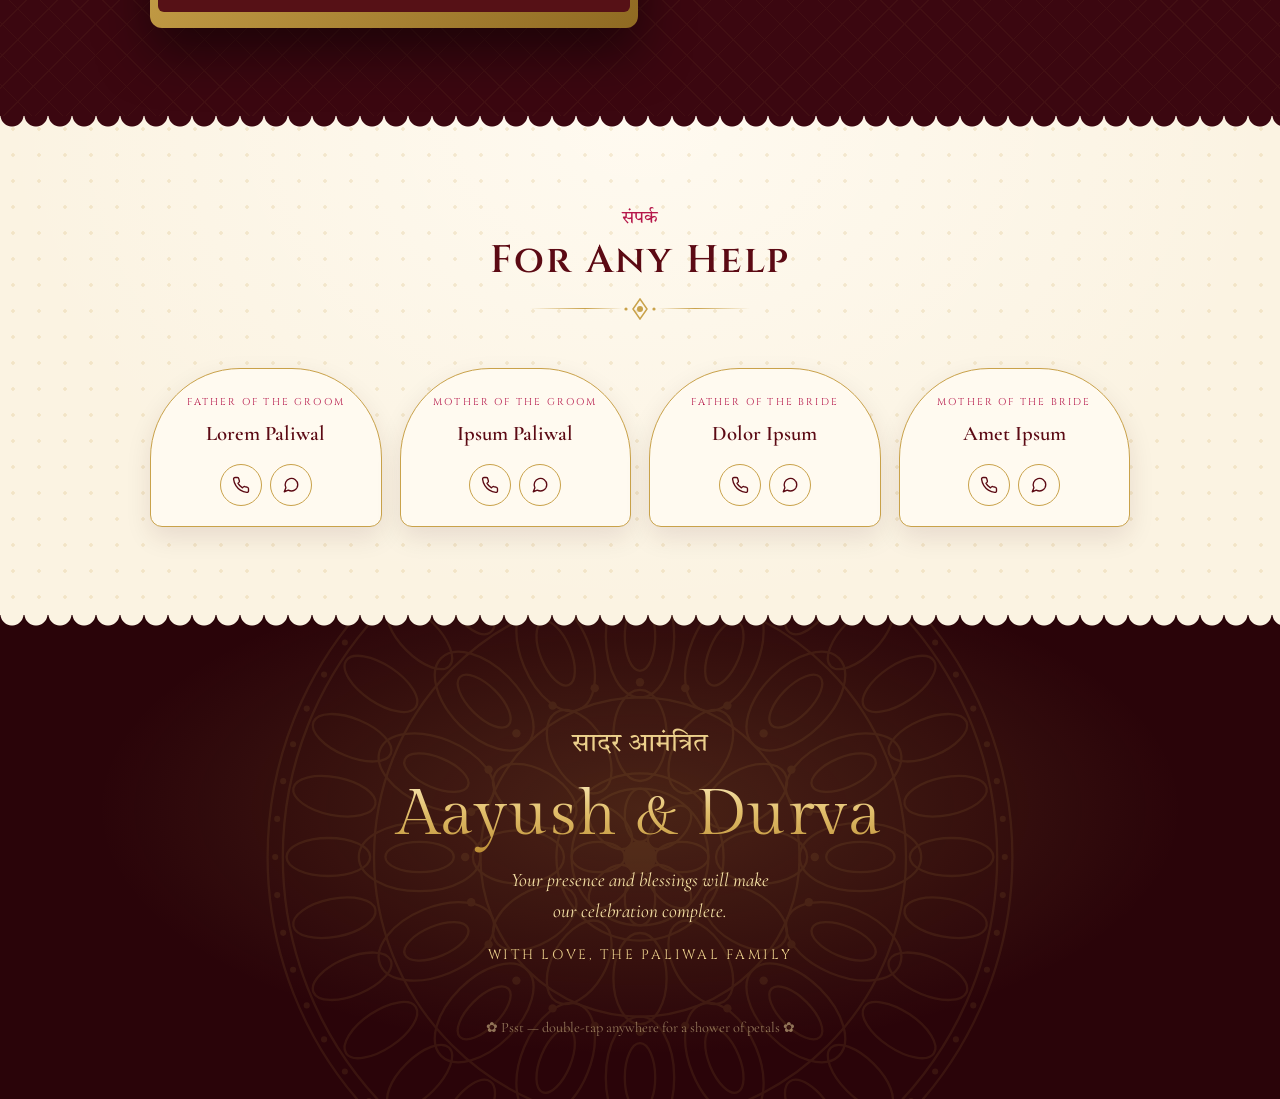
==== commit a56f5865: "Self-host fonts and version css/js so the site looks the same everywhere - Fonts (Cinzel, Cormorant " ====
--- a/index.html
+++ b/index.html
@@ -21,10 +21,12 @@
   <meta name="twitter:card" content="summary_large_image" />
   <meta name="twitter:image" content="https://breakitaayush.github.io/aarva/assets/og-image.jpg" />
 
-  <link rel="preconnect" href="https://fonts.googleapis.com" />
-  <link rel="preconnect" href="https://fonts.gstatic.com" crossorigin />
-  <link href="https://fonts.googleapis.com/css2?family=Cinzel:wght@400;600;700&family=Cormorant+Garamond:ital,wght@0,400;0,500;0,600;1,400&family=Gilda+Display&family=Tiro+Devanagari+Hindi&display=swap" rel="stylesheet" />
-  <link rel="stylesheet" href="css/style.css" />
+  <!-- Fonts are self-hosted so they always load (no Google dependency). -->
+  <link rel="preload" href="assets/fonts/gilda-display-latin-e62fbd.woff2" as="font" type="font/woff2" crossorigin />
+  <link rel="preload" href="assets/fonts/cinzel-latin-63551c.woff2" as="font" type="font/woff2" crossorigin />
+  <!-- Bump ?v= whenever css/js change so phones fetch the new files instead of a saved copy. -->
+  <link rel="stylesheet" href="css/fonts.css?v=2" />
+  <link rel="stylesheet" href="css/style.css?v=2" />
 </head>
 <body class="locked">
 
@@ -180,7 +182,7 @@
   <div class="toast" id="toast" role="status"></div>
   <audio id="bgm" loop preload="auto"></audio>
 
-  <script src="js/content.js"></script>
-  <script src="js/main.js"></script>
+  <script src="js/content.js?v=2"></script>
+  <script src="js/main.js?v=2"></script>
 </body>
 </html>
--- a/css/fonts.css
+++ b/css/fonts.css
@@ -0,0 +1,172 @@
+/* Self-hosted Google Fonts (OFL). Generated from fonts.googleapis.com. */
+/* Cinzel — latin-ext */
+@font-face {
+  font-family: 'Cinzel';
+  font-style: normal;
+  font-weight: 400;
+  font-display: swap;
+  src: url(../assets/fonts/cinzel-latin-ext-53a6c3.woff2) format('woff2');
+  unicode-range: U+0100-02BA, U+02BD-02C5, U+02C7-02CC, U+02CE-02D7, U+02DD-02FF, U+0304, U+0308, U+0329, U+1D00-1DBF, U+1E00-1E9F, U+1EF2-1EFF, U+2020, U+20A0-20AB, U+20AD-20C0, U+2113, U+2C60-2C7F, U+A720-A7FF;
+}
+/* Cinzel — latin */
+@font-face {
+  font-family: 'Cinzel';
+  font-style: normal;
+  font-weight: 400;
+  font-display: swap;
+  src: url(../assets/fonts/cinzel-latin-63551c.woff2) format('woff2');
+  unicode-range: U+0000-00FF, U+0131, U+0152-0153, U+02BB-02BC, U+02C6, U+02DA, U+02DC, U+0304, U+0308, U+0329, U+2000-206F, U+20AC, U+2122, U+2191, U+2193, U+2212, U+2215, U+FEFF, U+FFFD;
+}
+/* Cinzel — latin-ext */
+@font-face {
+  font-family: 'Cinzel';
+  font-style: normal;
+  font-weight: 600;
+  font-display: swap;
+  src: url(../assets/fonts/cinzel-latin-ext-53a6c3.woff2) format('woff2');
+  unicode-range: U+0100-02BA, U+02BD-02C5, U+02C7-02CC, U+02CE-02D7, U+02DD-02FF, U+0304, U+0308, U+0329, U+1D00-1DBF, U+1E00-1E9F, U+1EF2-1EFF, U+2020, U+20A0-20AB, U+20AD-20C0, U+2113, U+2C60-2C7F, U+A720-A7FF;
+}
+/* Cinzel — latin */
+@font-face {
+  font-family: 'Cinzel';
+  font-style: normal;
+  font-weight: 600;
+  font-display: swap;
+  src: url(../assets/fonts/cinzel-latin-63551c.woff2) format('woff2');
+  unicode-range: U+0000-00FF, U+0131, U+0152-0153, U+02BB-02BC, U+02C6, U+02DA, U+02DC, U+0304, U+0308, U+0329, U+2000-206F, U+20AC, U+2122, U+2191, U+2193, U+2212, U+2215, U+FEFF, U+FFFD;
+}
+/* Cinzel — latin-ext */
+@font-face {
+  font-family: 'Cinzel';
+  font-style: normal;
+  font-weight: 700;
+  font-display: swap;
+  src: url(../assets/fonts/cinzel-latin-ext-53a6c3.woff2) format('woff2');
+  unicode-range: U+0100-02BA, U+02BD-02C5, U+02C7-02CC, U+02CE-02D7, U+02DD-02FF, U+0304, U+0308, U+0329, U+1D00-1DBF, U+1E00-1E9F, U+1EF2-1EFF, U+2020, U+20A0-20AB, U+20AD-20C0, U+2113, U+2C60-2C7F, U+A720-A7FF;
+}
+/* Cinzel — latin */
+@font-face {
+  font-family: 'Cinzel';
+  font-style: normal;
+  font-weight: 700;
+  font-display: swap;
+  src: url(../assets/fonts/cinzel-latin-63551c.woff2) format('woff2');
+  unicode-range: U+0000-00FF, U+0131, U+0152-0153, U+02BB-02BC, U+02C6, U+02DA, U+02DC, U+0304, U+0308, U+0329, U+2000-206F, U+20AC, U+2122, U+2191, U+2193, U+2212, U+2215, U+FEFF, U+FFFD;
+}
+/* Cormorant Garamond — latin-ext */
+@font-face {
+  font-family: 'Cormorant Garamond';
+  font-style: italic;
+  font-weight: 400;
+  font-display: swap;
+  src: url(../assets/fonts/cormorant-garamond-latin-ext-f37747.woff2) format('woff2');
+  unicode-range: U+0100-02BA, U+02BD-02C5, U+02C7-02CC, U+02CE-02D7, U+02DD-02FF, U+0304, U+0308, U+0329, U+1D00-1DBF, U+1E00-1E9F, U+1EF2-1EFF, U+2020, U+20A0-20AB, U+20AD-20C0, U+2113, U+2C60-2C7F, U+A720-A7FF;
+}
+/* Cormorant Garamond — latin */
+@font-face {
+  font-family: 'Cormorant Garamond';
+  font-style: italic;
+  font-weight: 400;
+  font-display: swap;
+  src: url(../assets/fonts/cormorant-garamond-latin-9ca58f.woff2) format('woff2');
+  unicode-range: U+0000-00FF, U+0131, U+0152-0153, U+02BB-02BC, U+02C6, U+02DA, U+02DC, U+0304, U+0308, U+0329, U+2000-206F, U+20AC, U+2122, U+2191, U+2193, U+2212, U+2215, U+FEFF, U+FFFD;
+}
+/* Cormorant Garamond — latin-ext */
+@font-face {
+  font-family: 'Cormorant Garamond';
+  font-style: normal;
+  font-weight: 400;
+  font-display: swap;
+  src: url(../assets/fonts/cormorant-garamond-latin-ext-907682.woff2) format('woff2');
+  unicode-range: U+0100-02BA, U+02BD-02C5, U+02C7-02CC, U+02CE-02D7, U+02DD-02FF, U+0304, U+0308, U+0329, U+1D00-1DBF, U+1E00-1E9F, U+1EF2-1EFF, U+2020, U+20A0-20AB, U+20AD-20C0, U+2113, U+2C60-2C7F, U+A720-A7FF;
+}
+/* Cormorant Garamond — latin */
+@font-face {
+  font-family: 'Cormorant Garamond';
+  font-style: normal;
+  font-weight: 400;
+  font-display: swap;
+  src: url(../assets/fonts/cormorant-garamond-latin-2fed1d.woff2) format('woff2');
+  unicode-range: U+0000-00FF, U+0131, U+0152-0153, U+02BB-02BC, U+02C6, U+02DA, U+02DC, U+0304, U+0308, U+0329, U+2000-206F, U+20AC, U+2122, U+2191, U+2193, U+2212, U+2215, U+FEFF, U+FFFD;
+}
+/* Cormorant Garamond — latin-ext */
+@font-face {
+  font-family: 'Cormorant Garamond';
+  font-style: normal;
+  font-weight: 500;
+  font-display: swap;
+  src: url(../assets/fonts/cormorant-garamond-latin-ext-907682.woff2) format('woff2');
+  unicode-range: U+0100-02BA, U+02BD-02C5, U+02C7-02CC, U+02CE-02D7, U+02DD-02FF, U+0304, U+0308, U+0329, U+1D00-1DBF, U+1E00-1E9F, U+1EF2-1EFF, U+2020, U+20A0-20AB, U+20AD-20C0, U+2113, U+2C60-2C7F, U+A720-A7FF;
+}
+/* Cormorant Garamond — latin */
+@font-face {
+  font-family: 'Cormorant Garamond';
+  font-style: normal;
+  font-weight: 500;
+  font-display: swap;
+  src: url(../assets/fonts/cormorant-garamond-latin-2fed1d.woff2) format('woff2');
+  unicode-range: U+0000-00FF, U+0131, U+0152-0153, U+02BB-02BC, U+02C6, U+02DA, U+02DC, U+0304, U+0308, U+0329, U+2000-206F, U+20AC, U+2122, U+2191, U+2193, U+2212, U+2215, U+FEFF, U+FFFD;
+}
+/* Cormorant Garamond — latin-ext */
+@font-face {
+  font-family: 'Cormorant Garamond';
+  font-style: normal;
+  font-weight: 600;
+  font-display: swap;
+  src: url(../assets/fonts/cormorant-garamond-latin-ext-907682.woff2) format('woff2');
+  unicode-range: U+0100-02BA, U+02BD-02C5, U+02C7-02CC, U+02CE-02D7, U+02DD-02FF, U+0304, U+0308, U+0329, U+1D00-1DBF, U+1E00-1E9F, U+1EF2-1EFF, U+2020, U+20A0-20AB, U+20AD-20C0, U+2113, U+2C60-2C7F, U+A720-A7FF;
+}
+/* Cormorant Garamond — latin */
+@font-face {
+  font-family: 'Cormorant Garamond';
+  font-style: normal;
+  font-weight: 600;
+  font-display: swap;
+  src: url(../assets/fonts/cormorant-garamond-latin-2fed1d.woff2) format('woff2');
+  unicode-range: U+0000-00FF, U+0131, U+0152-0153, U+02BB-02BC, U+02C6, U+02DA, U+02DC, U+0304, U+0308, U+0329, U+2000-206F, U+20AC, U+2122, U+2191, U+2193, U+2212, U+2215, U+FEFF, U+FFFD;
+}
+/* Gilda Display — latin-ext */
+@font-face {
+  font-family: 'Gilda Display';
+  font-style: normal;
+  font-weight: 400;
+  font-display: swap;
+  src: url(../assets/fonts/gilda-display-latin-ext-7f8e66.woff2) format('woff2');
+  unicode-range: U+0100-02BA, U+02BD-02C5, U+02C7-02CC, U+02CE-02D7, U+02DD-02FF, U+0304, U+0308, U+0329, U+1D00-1DBF, U+1E00-1E9F, U+1EF2-1EFF, U+2020, U+20A0-20AB, U+20AD-20C0, U+2113, U+2C60-2C7F, U+A720-A7FF;
+}
+/* Gilda Display — latin */
+@font-face {
+  font-family: 'Gilda Display';
+  font-style: normal;
+  font-weight: 400;
+  font-display: swap;
+  src: url(../assets/fonts/gilda-display-latin-e62fbd.woff2) format('woff2');
+  unicode-range: U+0000-00FF, U+0131, U+0152-0153, U+02BB-02BC, U+02C6, U+02DA, U+02DC, U+0304, U+0308, U+0329, U+2000-206F, U+20AC, U+2122, U+2191, U+2193, U+2212, U+2215, U+FEFF, U+FFFD;
+}
+/* Tiro Devanagari Hindi — devanagari */
+@font-face {
+  font-family: 'Tiro Devanagari Hindi';
+  font-style: normal;
+  font-weight: 400;
+  font-display: swap;
+  src: url(../assets/fonts/tiro-devanagari-hindi-devanagari-31766a.woff2) format('woff2');
+  unicode-range: U+0900-097F, U+1CD0-1CF9, U+200C-200D, U+20A8, U+20B9, U+20F0, U+25CC, U+A830-A839, U+A8E0-A8FF, U+11B00-11B09;
+}
+/* Tiro Devanagari Hindi — latin-ext */
+@font-face {
+  font-family: 'Tiro Devanagari Hindi';
+  font-style: normal;
+  font-weight: 400;
+  font-display: swap;
+  src: url(../assets/fonts/tiro-devanagari-hindi-latin-ext-ff787d.woff2) format('woff2');
+  unicode-range: U+0100-02BA, U+02BD-02C5, U+02C7-02CC, U+02CE-02D7, U+02DD-02FF, U+0304, U+0308, U+0329, U+1D00-1DBF, U+1E00-1E9F, U+1EF2-1EFF, U+2020, U+20A0-20AB, U+20AD-20C0, U+2113, U+2C60-2C7F, U+A720-A7FF;
+}
+/* Tiro Devanagari Hindi — latin */
+@font-face {
+  font-family: 'Tiro Devanagari Hindi';
+  font-style: normal;
+  font-weight: 400;
+  font-display: swap;
+  src: url(../assets/fonts/tiro-devanagari-hindi-latin-30f1ac.woff2) format('woff2');
+  unicode-range: U+0000-00FF, U+0131, U+0152-0153, U+02BB-02BC, U+02C6, U+02DA, U+02DC, U+0304, U+0308, U+0329, U+2000-206F, U+20AC, U+2122, U+2191, U+2193, U+2212, U+2215, U+FEFF, U+FFFD;
+}
